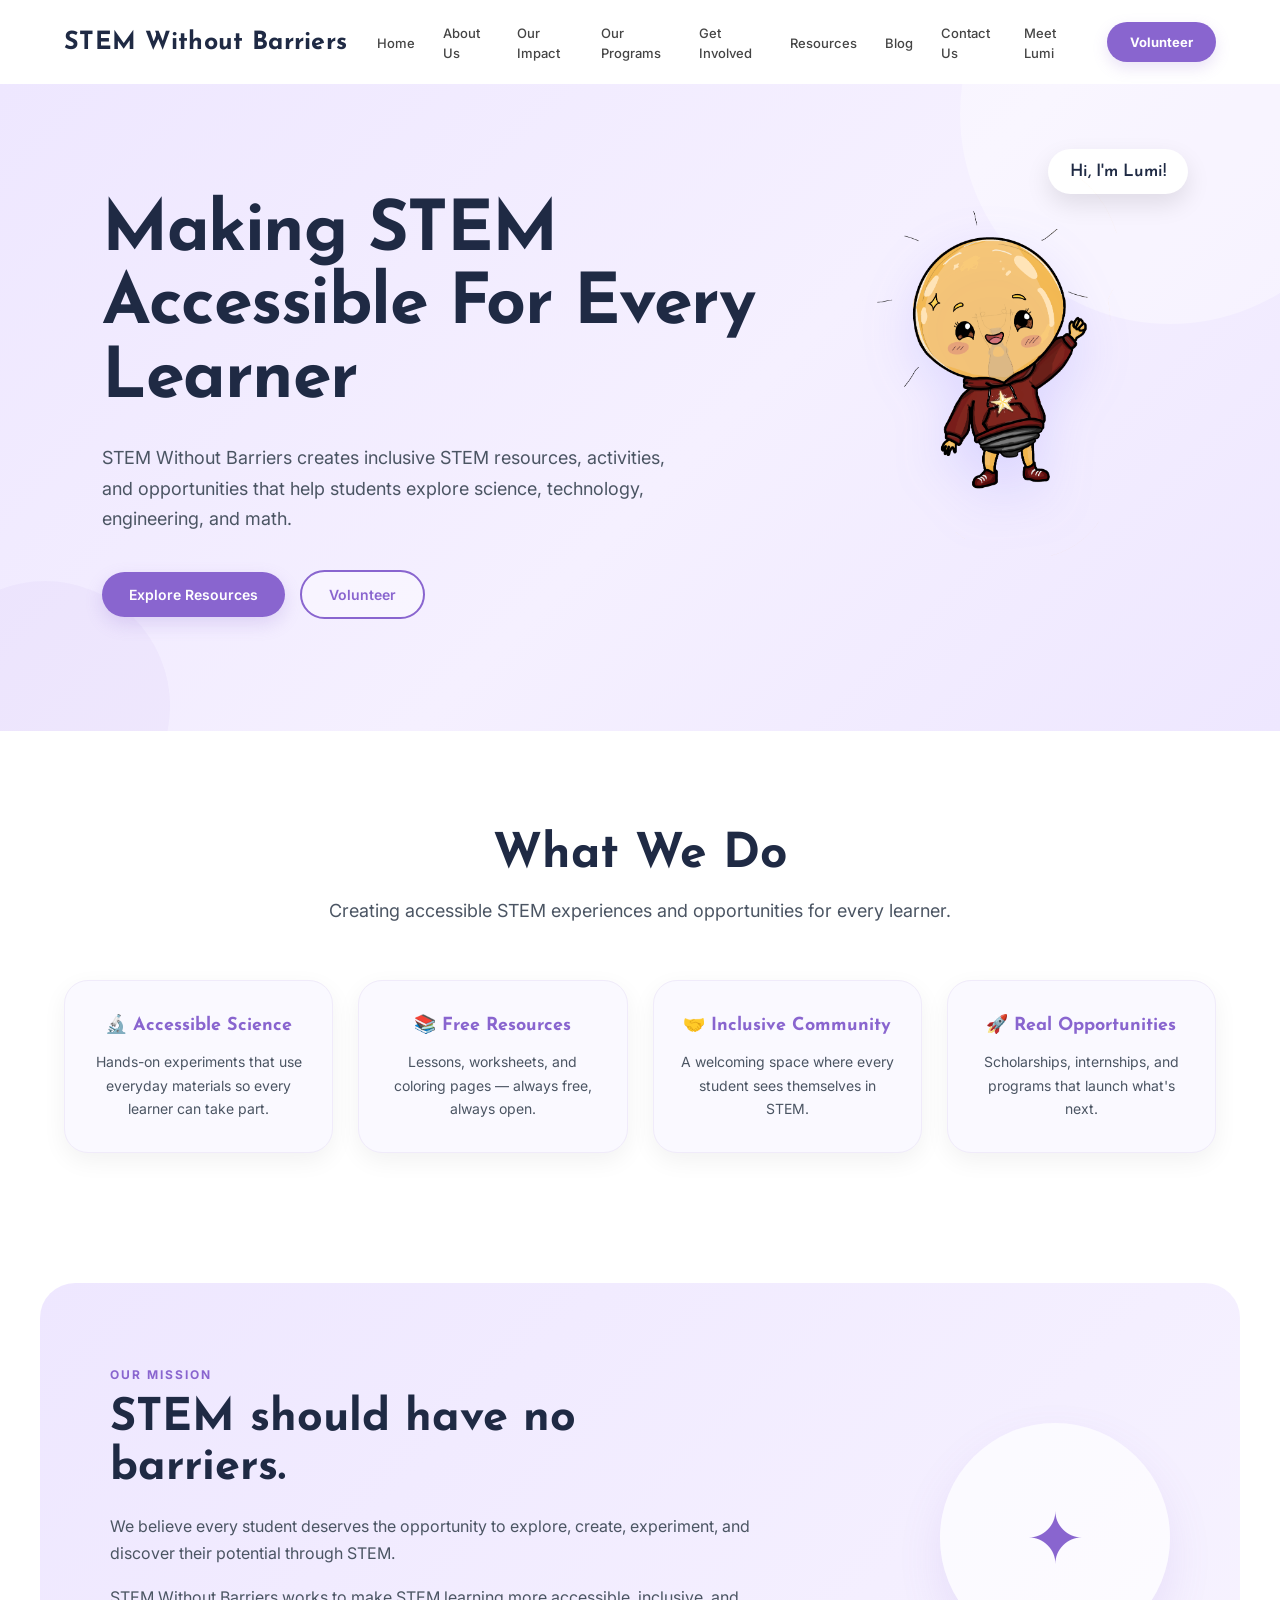
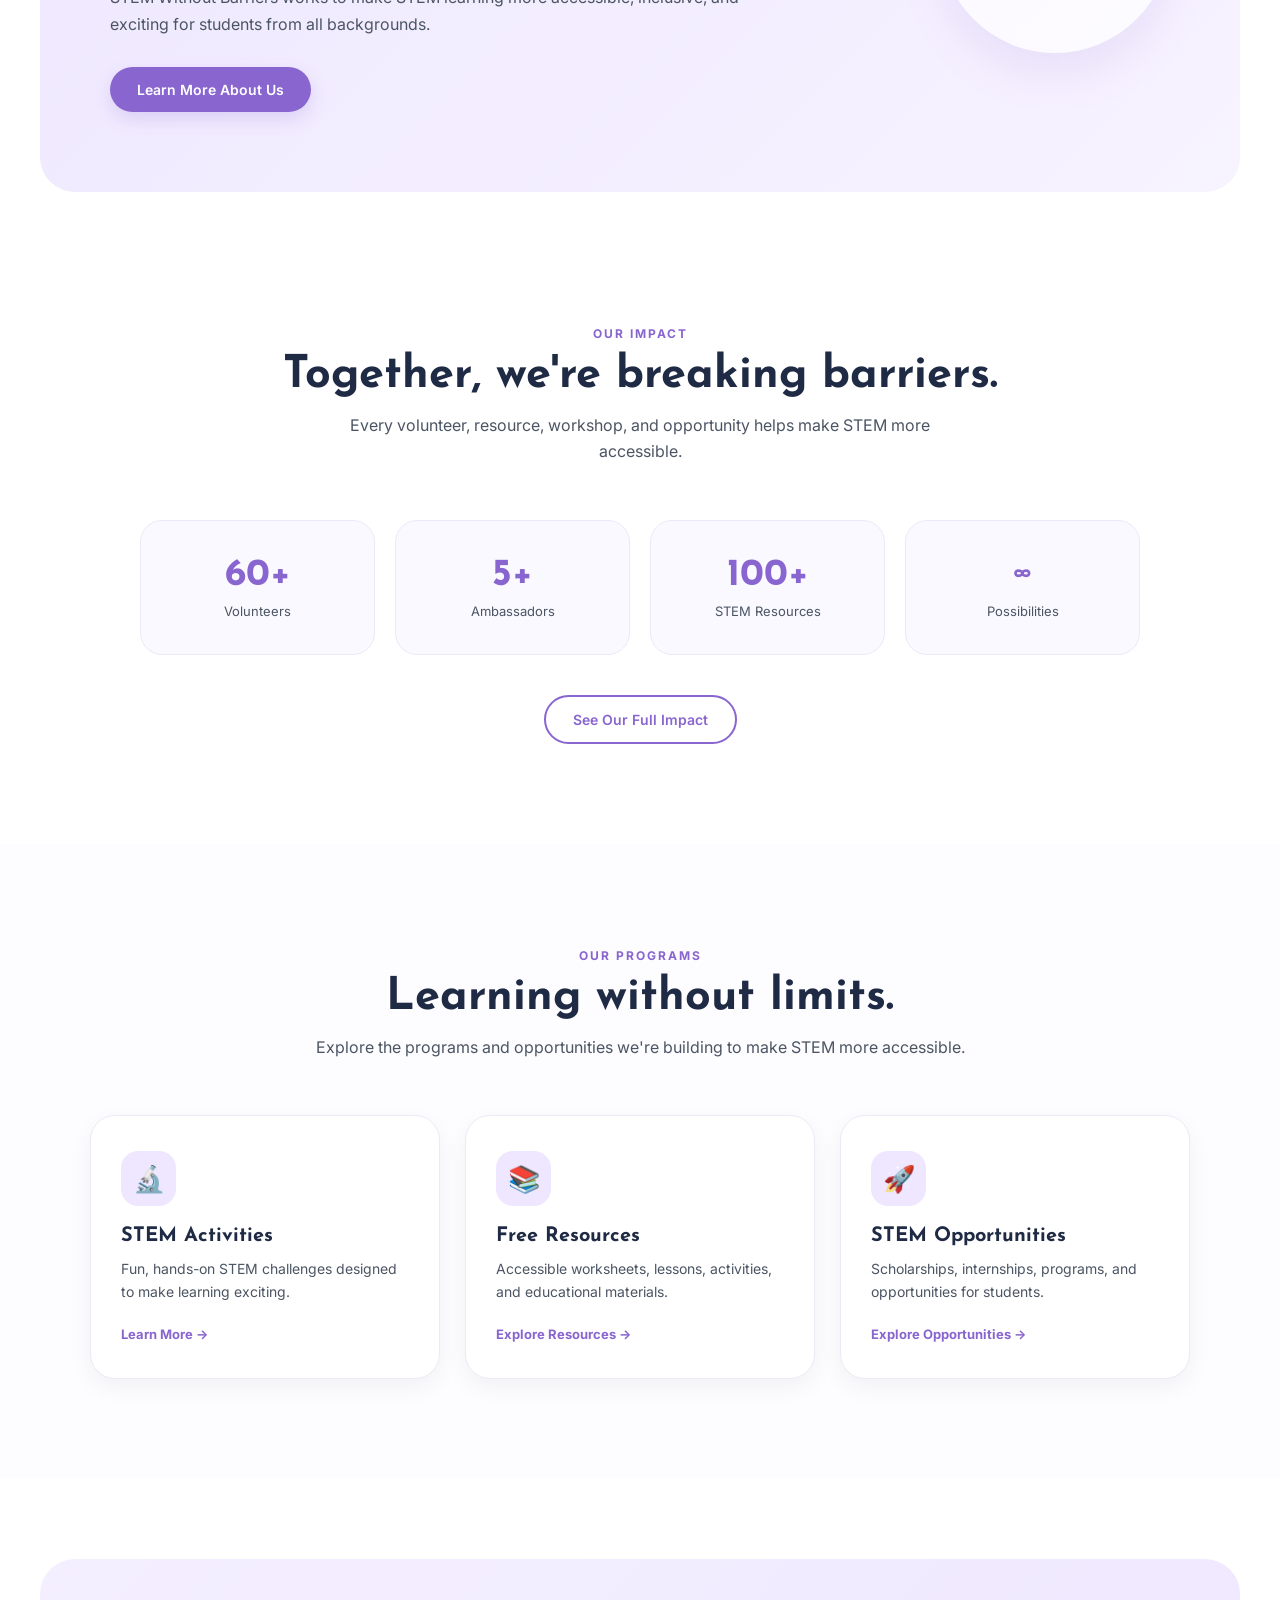
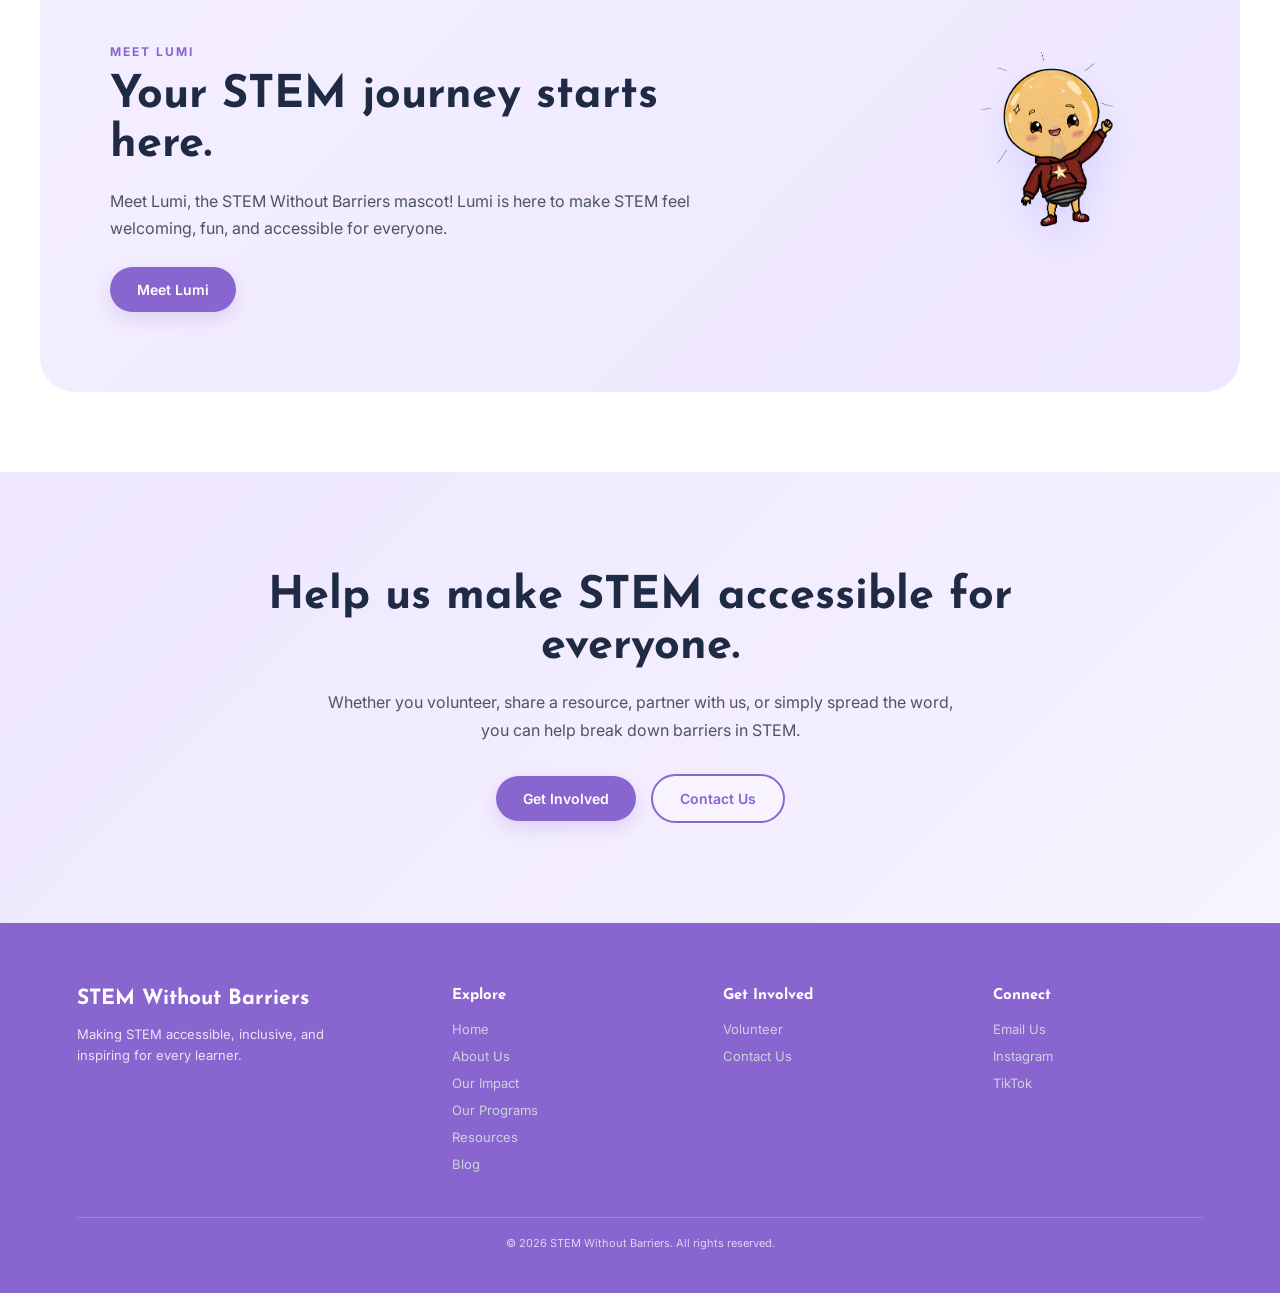
==== index.html @ b95d018b "Integrate Google Analytics tracking script Added Google Analytics tracking script to the head sectio" ====
<!DOCTYPE html>
<html lang="en">

<head>
    <!-- Google Analytics -->
<script async src="https://www.googletagmanager.com/gtag/js?id=G-EX8MQ5KKEY"></script>
<script>
    window.dataLayer = window.dataLayer || [];

    function gtag() {
        dataLayer.push(arguments);
    }

    gtag('js', new Date());

    gtag('config', 'G-EX8MQ5KKEY');
</script>

    <meta charset="UTF-8">

    <meta name="viewport" content="width=device-width, initial-scale=1.0">

    <title>STEM Without Barriers</title>


    <!-- Google Fonts -->

    <link rel="preconnect" href="https://fonts.googleapis.com">

    <link rel="preconnect" href="https://fonts.gstatic.com" crossorigin>

    <link
        href="https://fonts.googleapis.com/css2?family=Inter:wght@400;500;600;700&family=Josefin+Sans:wght@400;500;600;700&display=swap"
        rel="stylesheet"
    >


    <!-- CSS -->

    <link rel="stylesheet" href="style.css">

</head>


<body>


    <!-- =========================
         NAVIGATION
    ========================== -->

    <header>

        <nav class="navbar">


            <!-- Logo -->

            <div class="logo">
                STEM Without Barriers
            </div>


            <!-- Navigation Links -->

            <ul class="nav-links">

                <li>
                    <a href="index.html">
                        Home
                    </a>
                </li>

                <li>
                    <a href="about.html">
                        About Us
                    </a>
                </li>

                <li>
                    <a href="impact.html">
                        Our Impact
                    </a>
                </li>

                <li>
                    <a href="programs.html">
                        Our Programs
                    </a>
                </li>

                <li>
                    <a href="involved.html">
                        Get Involved
                    </a>
                </li>

                <li>
                    <a href="resources.html">
                        Resources
                    </a>
                </li>

                <li>
                    <a href="blog.html">
                        Blog
                    </a>
                </li>

                <li>
                    <a href="contact.html">
                        Contact Us
                    </a>
                </li>

                <li>
                    <a href="lumi.html">
                        Meet Lumi
                    </a>
                </li>

            </ul>


            <!-- Volunteer Button -->

            <a
                class="volunteer-btn"
                href="involved.html"
            >
                Volunteer
              
            </a>


        </nav>

    </header>



    <!-- =========================
         HERO SECTION
    ========================== -->

    <main>


        <section class="hero">


            <!-- Hero Text -->

            <div class="hero-content">


                <h1>
                    Making STEM Accessible
                    For Every Learner
                </h1>


                <p>
                    STEM Without Barriers creates inclusive
                    STEM resources, activities, and opportunities
                    that help students explore science,
                    technology, engineering, and math.
                </p>
            

                <!-- Hero Buttons -->

                <div class="hero-buttons">


                    <a
                        href="resources.html"
                        class="primary-btn"
                    >
                        Explore Resources
                    </a>


                    <a
                        href="involved.html"
                        class="secondary-btn"
                    >
                        Volunteer
                    </a>


                </div>


            </div>



            <!-- Lumi -->

            <div class="hero-image">


                <div class="speech-bubble">
                    Hi, I'm Lumi!
                </div>


                <img
                    src="images/lumi.png"
                    alt="Lumi, the STEM Without Barriers mascot"
                >


            </div>


        </section>



        <!-- =========================
             WHAT WE DO
        ========================== -->

        <section class="accessible">


            <h2>
                What We Do
            </h2>


            <p class="section-intro">
                Creating accessible STEM experiences
                and opportunities for every learner.
            </p>



            <div class="feature-cards">


                <!-- Card 1 -->

                <div class="card">

                    <h3>
                        🔬 Accessible Science
                    </h3>

                    <p>
                        Hands-on experiments that use
                        everyday materials so every learner
                        can take part.
                    </p>

                </div>



                <!-- Card 2 -->

                <div class="card">

                    <h3>
                        📚 Free Resources
                    </h3>

                    <p>
                        Lessons, worksheets, and coloring
                        pages — always free, always open.
                    </p>

                </div>



                <!-- Card 3 -->

                <div class="card">

                    <h3>
                        🤝 Inclusive Community
                    </h3>

                    <p>
                        A welcoming space where every
                        student sees themselves in STEM.
                    </p>

                </div>



                <!-- Card 4 -->

                <div class="card">

                    <h3>
                        🚀 Real Opportunities
                    </h3>

                    <p>
                        Scholarships, internships, and
                        programs that launch what's next.
                    </p>

                </div>


            </div>


        </section>



        <!-- =========================
             MISSION SECTION
        ========================== -->

        <section class="mission-section">


            <div class="mission-content">


                <span class="section-label">
                    OUR MISSION
                </span>


                <h2>
                    STEM should have
                    no barriers.
                </h2>


                <p>
                    We believe every student deserves the
                    opportunity to explore, create, experiment,
                    and discover their potential through STEM.
                </p>


                <p>
                    STEM Without Barriers works to make STEM
                    learning more accessible, inclusive, and
                    exciting for students from all backgrounds.
                </p>


                <a
                    href="about.html"
                    class="primary-btn"
                >
                    Learn More About Us
                </a>


            </div>


            <div class="mission-decoration">

                <div class="mission-circle">
                    ✦
                </div>

            </div>


        </section>



        <!-- =========================
             IMPACT PREVIEW
        ========================== -->

        <section class="impact-preview">


            <div class="impact-heading">

                <span class="section-label">
                    OUR IMPACT
                </span>

                <h2>
                    Together, we're
                    breaking barriers.
                </h2>

                <p>
                    Every volunteer, resource, workshop,
                    and opportunity helps make STEM more
                    accessible.
                </p>

            </div>



            <div class="impact-stats">


                <div class="stat-card">

                    <h3>
                        60+
                    </h3>

                    <p>
                        Volunteers
                    </p>

                </div>


                <div class="stat-card">

                    <h3>
                        5+
                    </h3>

                    <p>
                        Ambassadors
                    </p>

                </div>


                <div class="stat-card">

                    <h3>
                        100+
                    </h3>

                    <p>
                        STEM Resources
                    </p>

                </div>


                <div class="stat-card">

                    <h3>
                        ∞
                    </h3>

                    <p>
                        Possibilities
                    </p>

                </div>


            </div>


            <a
                href="impact.html"
                class="secondary-btn impact-button"
            >
                See Our Full Impact
            </a>


        </section>



        <!-- =========================
             PROGRAMS PREVIEW
        ========================== -->

        <section class="programs-preview">


            <div class="programs-heading">

                <span class="section-label">
                    OUR PROGRAMS
                </span>

                <h2>
                    Learning without limits.
                </h2>

                <p>
                    Explore the programs and opportunities
                    we're building to make STEM more accessible.
                </p>

            </div>



            <div class="program-cards">


                <div class="program-card">

                    <div class="program-icon">
                        🔬
                    </div>

                    <h3>
                        STEM Activities
                    </h3>

                    <p>
                        Fun, hands-on STEM challenges
                        designed to make learning exciting.
                    </p>

                    <a href="programs.html">
                        Learn More →
                    </a>

                </div>



                <div class="program-card">

                    <div class="program-icon">
                        📚
                    </div>

                    <h3>
                        Free Resources
                    </h3>

                    <p>
                        Accessible worksheets, lessons,
                        activities, and educational materials.
                    </p>

                    <a href="resources.html">
                        Explore Resources →
                    </a>

                </div>



                <div class="program-card">

                    <div class="program-icon">
                        🚀
                    </div>

                    <h3>
                        STEM Opportunities
                    </h3>

                    <p>
                        Scholarships, internships, programs,
                        and opportunities for students.
                    </p>

                    <a href="programs.html">
                        Explore Opportunities →
                    </a>

                </div>


            </div>


        </section>



        <!-- =========================
             LUMI CTA
        ========================== -->

        <section class="lumi-section">


            <div class="lumi-content">


                <span class="section-label">
                    MEET LUMI
                </span>


                <h2>
                    Your STEM journey
                    starts here.
                </h2>


                <p>
                    Meet Lumi, the STEM Without Barriers
                    mascot! Lumi is here to make STEM feel
                    welcoming, fun, and accessible for everyone.
                </p>


                <a
                    href="lumi.html"
                    class="primary-btn"
                >
                    Meet Lumi
                </a>


            </div>


            <div class="lumi-small">

                <img
                    src="images/lumi.png"
                    alt="Lumi"
                >

            </div>


        </section>



        <!-- =========================
             FINAL CTA
        ========================== -->

        <section class="final-cta">


            <h2>
                Help us make STEM
                accessible for everyone.
            </h2>


            <p>
                Whether you volunteer, share a resource,
                partner with us, or simply spread the word,
                you can help break down barriers in STEM.
            </p>


            <div class="hero-buttons">


                <a
                    href="involved.html"
                    class="primary-btn"
                >
                    Get Involved
                </a>


                <a
                    href="contact.html"
                    class="secondary-btn"
                >
                    Contact Us
                </a>


            </div>


        </section>


    </main>



    <!-- =========================
         FOOTER
    ========================== -->

    <footer class="footer">


        <div class="footer-inner">


            <!-- Footer Brand -->

            <div class="footer-brand">

                <h3>
                    STEM Without Barriers
                </h3>

                <p>
                    Making STEM accessible, inclusive,
                    and inspiring for every learner.
                </p>

            </div>



            <div class="footer-column">

            <h4>
                Explore
            </h4>

            <a href="index.html">
                Home
            </a>

            <a href="about.html">
                About Us
            </a>

            <a href="impact.html">
                Our Impact
            </a>

            <a href="programs.html">
                Our Programs
            </a>

            <a href="resources.html">
                Resources
            </a>

            <a href="blog.html">
                Blog
            </a>

        </div>



        <div class="footer-column">

            <h4>
                Get Involved
            </h4>

            <a href="involved.html">
                Volunteer
            </a>


            <a href="contact.html">
                Contact Us
            </a>

        </div>


<div class="footer-column">

                <h4>
                    Connect
                </h4>

                <a href="mailto:infostemwithoutbarriers@gmail.com">
                    Email Us
                </a>

                <a href="https://www.instagram.com/stemwithoutbarriers?utm_source=ig_web_button_share_sheet&igsh=ZDNlZDc0MzIxNw==">
                    Instagram
                </a>

                <a href="https://www.tiktok.com/@stem.without.barriers?is_from_webapp=1&sender_device=pc">
                    TikTok
                </a>

            </div>

    </div>


        </div>



        <!-- Footer Bottom -->

        <div class="footer-bottom">

            <p>
                © 2026 STEM Without Barriers.
                All rights reserved.
            </p>

        </div>


    </footer>


</body>

</html>
---- style.css ----
/* =========================================================
   STEM WITHOUT BARRIERS
   MAIN WEBSITE STYLES
   ========================================================= */


/* =========================================================
   GLOBAL
   ========================================================= */

* {
    margin: 0;
    padding: 0;
    box-sizing: border-box;
}

html {
    scroll-behavior: smooth;
}

body {
    font-family: "Inter", sans-serif;
    background: #ffffff;
    color: #1f2937;
    overflow-x: hidden;
}

h1,
h2,
h3,
h4,
.logo {
    font-family: "Josefin Sans", sans-serif;
}

a {
    transition: all 0.25s ease;
}

img {
    max-width: 100%;
    display: block;
}


/* =========================================================
   NAVIGATION
   ========================================================= */

header {
    width: 100%;
    background: #ffffff;
    position: relative;
    z-index: 100;
}

.navbar {
    width: 90%;
    max-width: 1300px;
    margin: 0 auto;
    padding: 22px 0;

    display: flex;
    justify-content: space-between;
    align-items: center;
    gap: 30px;
}


/* LOGO */

.logo {
    font-size: 25px;
    font-weight: 700;
    color: #1f2a44;
    letter-spacing: 0.3px;
    white-space: nowrap;
    text-decoration: none;
}


/* NAVIGATION LINKS */

.nav-links {
    display: flex;
    align-items: center;
    justify-content: center;
    gap: 28px;

    list-style: none;
    margin-left: auto;
}

.nav-links a {
    position: relative;

    text-decoration: none;
    color: #444;

    font-size: 13px;
    font-weight: 500;
}

.nav-links a::after {
    content: "";

    position: absolute;
    left: 0;
    bottom: -6px;

    width: 0;
    height: 2px;

    border-radius: 5px;

    background: #8965cf;

    transition: width 0.25s ease;
}

.nav-links a:hover {
    color: #8965cf;
}

.nav-links a:hover::after {
    width: 100%;
}


/* VOLUNTEER BUTTON */

.volunteer-btn {
    background: #8965cf;
    color: white;

    text-decoration: none;

    padding: 12px 23px;
    border-radius: 999px;

    font-size: 13px;
    font-weight: 700;

    white-space: nowrap;

    box-shadow:
        0 6px 15px rgba(137, 101, 207, 0.18);
}

.volunteer-btn:hover {
    background: #7650b8;

    transform: translateY(-2px);

    box-shadow:
        0 9px 20px rgba(137, 101, 207, 0.25);
}


/* =========================================================
   HERO
   ========================================================= */

.hero {
    width: 100%;
    min-height: 610px;

    padding: 90px 8%;

    display: flex;
    justify-content: space-between;
    align-items: center;

    gap: 70px;

    background:
        linear-gradient(
            135deg,
            #eee7ff 0%,
            #f5f0ff 55%,
            #eee7ff 100%
        );

    position: relative;
    overflow: hidden;
}

.hero::before {
    content: "";

    position: absolute;

    width: 420px;
    height: 420px;

    border-radius: 50%;

    background: rgba(255, 255, 255, 0.35);

    top: -180px;
    right: -100px;
}

.hero::after {
    content: "";

    position: absolute;

    width: 250px;
    height: 250px;

    border-radius: 50%;

    background: rgba(137, 101, 207, 0.05);

    bottom: -100px;
    left: -80px;
}


/* HERO TEXT */

.hero-content {
    max-width: 650px;
    position: relative;
    z-index: 2;
}

.hero h1 {
    font-size: clamp(48px, 5.5vw, 70px);
    line-height: 1.05;

    letter-spacing: -1.5px;

    color: #1f2a44;
}

.hero p {
    margin-top: 27px;

    max-width: 590px;

    font-size: 18px;
    line-height: 1.7;

    color: #4b5563;
}


/* HERO BUTTONS */

.hero-buttons {
    margin-top: 35px;

    display: flex;
    align-items: center;

    gap: 15px;
}

.primary-btn,
.secondary-btn {
    display: inline-flex;

    align-items: center;
    justify-content: center;

    padding: 14px 27px;

    border-radius: 999px;

    text-decoration: none;

    font-size: 14px;
    font-weight: 600;
}

.primary-btn {
    background: #8965cf;
    color: white;

    box-shadow:
        0 7px 18px rgba(137, 101, 207, 0.2);
}

.primary-btn:hover {
    background: #7650b8;

    transform: translateY(-3px);

    box-shadow:
        0 10px 23px rgba(137, 101, 207, 0.28);
}

.secondary-btn {
    border: 2px solid #8965cf;

    color: #8965cf;

    background: rgba(255, 255, 255, 0.35);
}

.secondary-btn:hover {
    background: #8965cf;

    color: white;

    transform: translateY(-3px);
}


/* =========================================================
   HERO LUMI
   ========================================================= */

.hero-image {
    position: relative;
    z-index: 2;

    display: flex;

    justify-content: center;
    align-items: center;

    min-width: 350px;
}

.hero-image img {
    width: 350px;
    height: auto;

    animation:
        float 4s ease-in-out infinite;

    filter:
        drop-shadow(
            0 18px 25px rgba(108, 99, 255, 0.18)
        );
}

@keyframes float {

    0% {
        transform: translateY(0);
    }

    50% {
        transform: translateY(-15px);
    }

    100% {
        transform: translateY(0);
    }
}


/* SPEECH BUBBLE */

.speech-bubble {
    position: absolute;

    top: -25px;
    right: -10px;

    padding: 14px 22px;

    background: white;

    border-radius: 30px;

    font-family: "Josefin Sans", sans-serif;

    font-size: 17px;
    font-weight: 600;

    color: #1f2a44;

    box-shadow:
        0 10px 25px rgba(0, 0, 0, 0.10);

    animation:
        bubbleFloat 4s ease-in-out infinite;
}

@keyframes bubbleFloat {

    0% {
        transform: translateY(0);
    }

    50% {
        transform: translateY(-7px);
    }

    100% {
        transform: translateY(0);
    }
}


/* =========================================================
   SECTION LABEL
   ========================================================= */

.section-label {
    display: inline-block;

    margin-bottom: 12px;

    color: #8965cf;

    font-size: 12px;
    font-weight: 700;

    letter-spacing: 2px;
}


/* =========================================================
   WHAT WE DO
   ========================================================= */

.accessible {
    padding: 100px 5%;

    background: white;

    text-align: center;
}

.accessible h2 {
    font-size: 48px;

    color: #1f2a44;
}

.section-intro {
    max-width: 700px;

    margin: 18px auto 55px;

    font-size: 18px;
    line-height: 1.6;

    color: #4b5563;
}

.feature-cards {
    max-width: 1250px;

    margin: 0 auto;

    display: grid;

    grid-template-columns:
        repeat(4, 1fr);

    gap: 25px;
}

.card {
    padding: 32px 27px;

    border-radius: 24px;

    background: #faf9ff;

    border: 1px solid #f0ebfa;

    box-shadow:
        0 8px 25px rgba(0, 0, 0, 0.055);

    transition:
        transform 0.25s ease,
        box-shadow 0.25s ease;
}

.card:hover {
    transform: translateY(-8px);

    box-shadow:
        0 18px 35px rgba(0, 0, 0, 0.09);
}

.card h3 {
    margin-bottom: 15px;

    color: #8965cf;

    font-size: 18px;
}

.card p {
    color: #4b5563;

    font-size: 14px;
    line-height: 1.65;
}


/* =========================================================
   MISSION SECTION
   ========================================================= */

.mission-section {
    max-width: 1200px;

    margin: 30px auto;

    padding: 80px 70px;

    border-radius: 35px;

    background:
        linear-gradient(
            135deg,
            #eee7ff,
            #f7f3ff
        );

    display: flex;

    align-items: center;
    justify-content: space-between;

    gap: 60px;
}

.mission-content {
    max-width: 650px;
}

.mission-content h2 {
    margin-bottom: 20px;

    font-size: 45px;
    line-height: 1.1;

    color: #1f2a44;
}

.mission-content p {
    margin-bottom: 17px;

    font-size: 16px;
    line-height: 1.7;

    color: #4b5563;
}

.mission-content .primary-btn {
    margin-top: 12px;
}

.mission-decoration {
    display: flex;

    justify-content: center;
    align-items: center;
}

.mission-circle {
    width: 230px;
    height: 230px;

    border-radius: 50%;

    display: flex;

    align-items: center;
    justify-content: center;

    background: rgba(255, 255, 255, 0.7);

    color: #8965cf;

    font-size: 70px;

    box-shadow:
        0 20px 45px rgba(137, 101, 207, 0.12);

    animation:
        float 4s ease-in-out infinite;
}


/* =========================================================
   IMPACT PREVIEW
   ========================================================= */

.impact-preview {
    padding: 100px 6%;

    text-align: center;

    background: white;
}

.impact-heading h2 {
    margin-bottom: 15px;

    font-size: 45px;

    color: #1f2a44;
}

.impact-heading p {
    max-width: 650px;

    margin: 0 auto;

    font-size: 16px;
    line-height: 1.6;

    color: #4b5563;
}

.impact-stats {
    max-width: 1000px;

    margin: 55px auto 35px;

    display: grid;

    grid-template-columns:
        repeat(4, 1fr);

    gap: 20px;
}

.stat-card {
    padding: 35px 20px;

    border-radius: 22px;

    background: #faf9ff;

    border: 1px solid #eee8f8;
}

.stat-card h3 {
    margin-bottom: 8px;

    font-size: 38px;

    color: #8965cf;
}

.stat-card p {
    font-size: 13px;

    color: #4b5563;
}

.impact-button {
    margin-top: 5px;
}


/* =========================================================
   PROGRAMS PREVIEW
   ========================================================= */

.programs-preview {
    padding: 100px 6%;

    background: #fdfcff;

    text-align: center;
}

.programs-heading h2 {
    margin-bottom: 15px;

    font-size: 45px;

    color: #1f2a44;
}

.programs-heading p {
    max-width: 650px;

    margin: 0 auto;

    font-size: 16px;
    line-height: 1.6;

    color: #4b5563;
}

.program-cards {
    max-width: 1100px;

    margin: 55px auto 0;

    display: grid;

    grid-template-columns:
        repeat(3, 1fr);

    gap: 25px;
}

.program-card {
    padding: 35px 30px;

    text-align: left;

    border-radius: 25px;

    background: white;

    border: 1px solid #eee9f5;

    box-shadow:
        0 8px 25px rgba(0, 0, 0, 0.05);

    transition:
        transform 0.25s ease,
        box-shadow 0.25s ease;
}

.program-card:hover {
    transform: translateY(-7px);

    box-shadow:
        0 15px 35px rgba(0, 0, 0, 0.09);
}

.program-icon {
    width: 55px;
    height: 55px;

    margin-bottom: 20px;

    display: flex;

    align-items: center;
    justify-content: center;

    border-radius: 17px;

    background: #eee7ff;

    font-size: 26px;
}

.program-card h3 {
    margin-bottom: 12px;

    font-size: 20px;

    color: #1f2a44;
}

.program-card p {
    margin-bottom: 20px;

    font-size: 14px;
    line-height: 1.6;

    color: #4b5563;
}

.program-card a {
    color: #8965cf;

    text-decoration: none;

    font-size: 13px;
    font-weight: 700;
}

.program-card a:hover {
    color: #6845a6;

    padding-left: 3px;
}


/* =========================================================
   LUMI SECTION
   ========================================================= */

.lumi-section {
    max-width: 1200px;

    margin: 80px auto;

    padding: 70px;

    border-radius: 35px;

    background:
        linear-gradient(
            135deg,
            #f4efff,
            #eee7ff
        );

    display: flex;

    align-items: center;
    justify-content: space-between;

    gap: 60px;
}

.lumi-content {
    max-width: 650px;
}

.lumi-content h2 {
    margin-bottom: 18px;

    font-size: 45px;
    line-height: 1.1;

    color: #1f2a44;
}

.lumi-content p {
    margin-bottom: 25px;

    font-size: 16px;
    line-height: 1.7;

    color: #4b5563;
}

.lumi-small img {
    width: 220px;

    animation:
        float 4s ease-in-out infinite;

    filter:
        drop-shadow(
            0 15px 20px rgba(108, 99, 255, 0.18)
        );
}


/* =========================================================
   FINAL CTA
   ========================================================= */

.final-cta {
    padding: 100px 7%;

    text-align: center;

    background:
        linear-gradient(
            135deg,
            #eee7ff,
            #f7f3ff
        );
}

.final-cta h2 {
    max-width: 750px;

    margin: 0 auto 18px;

    font-size: 45px;
    line-height: 1.1;

    color: #1f2a44;
}

.final-cta p {
    max-width: 650px;

    margin: 0 auto;

    font-size: 16px;
    line-height: 1.7;

    color: #4b5563;
}

.final-cta .hero-buttons {
    justify-content: center;

    margin-top: 30px;
}


/* =========================================================
   FOOTER
   ========================================================= */

.footer {
    padding: 65px 6% 25px;

    background: #8965cf;

    color: white;
}

.footer-inner {
    max-width: 1200px;

    margin: 0 auto;

    display: grid;

    grid-template-columns:
        1.5fr
        1fr
        1fr
        1fr;

    gap: 60px;
}

.footer-brand h3 {
    margin-bottom: 15px;

    font-size: 21px;

    color: white;
}

.footer-brand p {
    max-width: 280px;

    font-size: 13px;
    line-height: 1.6;

    color: #cdd2df;
}

.footer-column {
    display: flex;

    flex-direction: column;

    align-items: flex-start;

    gap: 11px;
}

.footer-column h4 {
    margin-bottom: 7px;

    font-size: 15px;

    color: white;
}

.footer-column a {
    color: #cdd2df;

    text-decoration: none;

    font-size: 13px;
}

.footer-column a:hover {
    color: white;

    transform: translateX(3px);
}

.footer-bottom {
    max-width: 1200px;

    margin: 45px auto 0;

    padding-top: 20px;

    border-top:
        1px solid rgba(255, 255, 255, 0.12);

    text-align: center;
}

.footer-bottom p {
    font-size: 12px;

    color: #b69be8;
}


/* =========================================================
   CONTACT PAGE
   ========================================================= */

.contact-hero {
    background: #eee7ff;

    padding: 90px 5%;

    text-align: center;
}

.contact-hero h1 {
    font-size: 60px;

    color: #1f2a44;
}

.heart {
    color: #8965cf;

    font-size: 35px;

    margin: 15px;
}

.contact-hero h2 {
    font-size: 28px;

    color: #4b5563;
}

.contact-section {
    padding: 80px 8%;

    display: flex;

    justify-content: center;

    gap: 40px;

    flex-wrap: wrap;
}

.contact-form-card,
.contact-info-card {
    background: white;

    width: 450px;

    padding: 40px;

    border-radius: 30px;

    box-shadow:
        0 10px 30px rgba(0, 0, 0, 0.08);
}

.contact-form-card h2,
.contact-info-card h2 {
    font-family: "Josefin Sans", sans-serif;

    font-size: 32px;

    color: #1f2a44;

    margin-bottom: 25px;
}

form {
    display: flex;

    flex-direction: column;

    gap: 15px;
}

input,
textarea {
    padding: 15px;

    border-radius: 15px;

    border: 1px solid #ddd;

    font-family: "Inter", sans-serif;

    outline: none;
}

input:focus,
textarea:focus {
    border-color: #8965cf;

    box-shadow:
        0 0 0 3px rgba(137, 101, 207, 0.1);
}

textarea {
    height: 140px;

    resize: vertical;
}

button {
    background: #8965cf;

    color: white;

    border: none;

    padding: 15px;

    border-radius: 999px;

    font-weight: bold;

    cursor: pointer;
}

button:hover {
    background: #7650b8;
}

.contact-info-card p {
    margin: 20px 0;

    color: #4b5563;

    line-height: 1.6;
}

.contact-info-card a {
    color: #8965cf;

    text-decoration: none;
}

.form-note {
    margin-top: 20px;

    font-size: 14px;

    color: #666;
}


/* =========================================================
   ABOUT US PAGE
   ========================================================= */


/* ABOUT HERO */

.about-hero {
    min-height: 520px;

    padding: 85px 8%;

    display: flex;

    align-items: center;

    justify-content: space-between;

    gap: 70px;

    background:
        linear-gradient(
            135deg,
            #eee7ff,
            #f7f3ff
        );

    overflow: hidden;

    position: relative;
}

.about-hero-content {
    max-width: 700px;

    position: relative;

    z-index: 2;
}

.about-hero h1 {
    margin-top: 8px;

    font-size:
        clamp(48px, 5vw, 65px);

    line-height: 1.05;

    color: #1f2a44;

    letter-spacing: -1px;
}

.about-hero p {
    max-width: 600px;

    margin-top: 25px;

    font-size: 18px;

    line-height: 1.7;

    color: #4b5563;
}


/* ABOUT LUMI */

.about-hero-decoration {
    position: relative;

    z-index: 2;
}

.about-lumi-circle {
    width: 350px;
    height: 350px;

    border-radius: 50%;

    background:
        rgba(255, 255, 255, 0.65);

    display: flex;

    align-items: center;
    justify-content: center;

    box-shadow:
        0 25px 55px rgba(137, 101, 207, 0.12);
}

.about-lumi-circle img {
    width: 270px;

    animation:
        float 4s ease-in-out infinite;
}


/* ABOUT MISSION */

.about-mission {
    max-width: 1200px;

    margin: 90px auto;

    padding: 0 40px;

    display: grid;

    grid-template-columns:
        1.4fr
        0.8fr;

    align-items: center;

    gap: 70px;
}

.about-mission-content h2 {
    margin-bottom: 22px;

    font-size: 48px;

    line-height: 1.05;

    color: #1f2a44;
}

.about-mission-content p {
    max-width: 650px;

    margin-bottom: 17px;

    font-size: 16px;

    line-height: 1.75;

    color: #4b5563;
}

.about-mission-card {
    padding: 40px 35px;

    border-radius: 28px;

    background: #faf9ff;

    border: 1px solid #eee8f8;

    box-shadow:
        0 15px 35px rgba(0, 0, 0, 0.06);

    text-align: center;
}

.mission-icon {
    width: 70px;
    height: 70px;

    margin: 0 auto 20px;

    border-radius: 22px;

    background: #eee7ff;

    display: flex;

    align-items: center;
    justify-content: center;

    font-size: 34px;
}

.about-mission-card h3 {
    margin-bottom: 12px;

    font-size: 22px;

    color: #1f2a44;
}

.about-mission-card p {
    font-size: 14px;

    line-height: 1.65;

    color: #4b5563;
}


/* OUR STORY */

.about-story {
    max-width: 1200px;

    margin: 100px auto;

    padding: 0 40px;

    display: grid;

    grid-template-columns:
        0.8fr
        1.2fr;

    align-items: center;

    gap: 80px;
}

.story-image {
    display: flex;

    justify-content: center;

    align-items: center;
}

.story-lumi {
    width: 330px;
    height: 330px;

    border-radius: 50%;

    background:
        linear-gradient(
            135deg,
            #eee7ff,
            #f7f3ff
        );

    display: flex;

    align-items: center;

    justify-content: center;
}

.story-lumi img {
    width: 250px;

    animation:
        float 4s ease-in-out infinite;
}

.story-content h2 {
    margin-bottom: 22px;

    font-size: 45px;

    line-height: 1.08;

    color: #1f2a44;
}

.story-content p {
    margin-bottom: 17px;

    font-size: 15px;

    line-height: 1.75;

    color: #4b5563;
}


/* VALUES */

.values-section {
    padding: 100px 6%;

    background: #fdfcff;

    text-align: center;
}

.values-heading {
    max-width: 700px;

    margin: 0 auto 55px;
}

.values-heading h2 {
    margin-bottom: 15px;

    font-size: 45px;

    color: #1f2a44;
}

.values-heading p {
    font-size: 16px;

    line-height: 1.6;

    color: #4b5563;
}

.values-grid {
    max-width: 1100px;

    margin: 0 auto;

    display: grid;

    grid-template-columns:
        repeat(4, 1fr);

    gap: 25px;
}

.value-card {
    padding: 35px 25px;

    border-radius: 25px;

    background: white;

    border: 1px solid #eee8f5;

    box-shadow:
        0 8px 25px rgba(0, 0, 0, 0.05);

    transition:
        transform 0.25s ease,
        box-shadow 0.25s ease;
}

.value-card:hover {
    transform: translateY(-7px);

    box-shadow:
        0 17px 35px rgba(0, 0, 0, 0.09);
}

.value-icon {
    width: 60px;
    height: 60px;

    margin: 0 auto 20px;

    border-radius: 18px;

    background: #eee7ff;

    display: flex;

    align-items: center;
    justify-content: center;

    font-size: 27px;
}

.value-card h3 {
    margin-bottom: 12px;

    font-size: 20px;

    color: #8965cf;
}

.value-card p {
    font-size: 14px;

    line-height: 1.65;

    color: #4b5563;
}


/* ABOUT LUMI SECTION */

.about-lumi-section {
    max-width: 1200px;

    margin: 90px auto;

    padding: 70px;

    border-radius: 35px;

    background:
        linear-gradient(
            135deg,
            #eee7ff,
            #f6f1ff
        );

    display: flex;

    align-items: center;

    justify-content: space-between;

    gap: 60px;
}

.about-lumi-content {
    max-width: 650px;
}

.about-lumi-content h2 {
    margin-bottom: 20px;

    font-size: 45px;

    line-height: 1.1;

    color: #1f2a44;
}

.about-lumi-content > p {
    margin-bottom: 25px;

    font-size: 16px;

    line-height: 1.7;

    color: #4b5563;
}

.lumi-tip {
    padding: 20px 25px;

    border-radius: 20px;

    background: white;

    border: 1px solid #eee8f5;
}

.lumi-tip strong {
    color: #8965cf;

    font-size: 15px;
}

.lumi-tip p {
    margin-top: 7px;

    font-size: 14px;

    color: #4b5563;
}

.about-lumi-image img {
    width: 230px;

    animation:
        float 4s ease-in-out infinite;

    filter:
        drop-shadow(
            0 15px 20px rgba(108, 99, 255, 0.18)
        );
}


/* ABOUT CTA */

.about-cta {
    padding: 100px 7%;

    background: white;

    text-align: center;
}

.about-cta h2 {
    max-width: 800px;

    margin: 0 auto 20px;

    font-size: 45px;

    line-height: 1.1;

    color: #1f2a44;
}

.about-cta > p {
    max-width: 650px;

    margin: 0 auto;

    font-size: 16px;

    line-height: 1.7;

    color: #4b5563;
}

.about-cta .hero-buttons {
    justify-content: center;

    margin-top: 30px;
}


/* =========================================================
   OUR IMPACT PAGE
   ========================================================= */


/* IMPACT HERO */

.impact-hero {
    min-height: 520px;

    padding: 85px 8%;

    display: flex;

    align-items: center;

    justify-content: space-between;

    gap: 70px;

    background:
        linear-gradient(
            135deg,
            #eee7ff,
            #f7f3ff
        );

    position: relative;

    overflow: hidden;
}

.impact-hero::before {
    content: "";

    position: absolute;

    width: 420px;
    height: 420px;

    border-radius: 50%;

    background:
        rgba(255, 255, 255, 0.4);

    top: -190px;

    right: -100px;
}

.impact-hero::after {
    content: "";

    position: absolute;

    width: 260px;
    height: 260px;

    border-radius: 50%;

    background:
        rgba(137, 101, 207, 0.06);

    bottom: -120px;

    left: -80px;
}

.impact-hero-content {
    max-width: 700px;

    position: relative;

    z-index: 2;
}

.impact-hero h1 {
    margin-top: 8px;

    font-size:
        clamp(48px, 5vw, 68px);

    line-height: 1.05;

    color: #1f2a44;

    letter-spacing: -1px;
}

.impact-hero h1 span {
    color: #8965cf;
}

.impact-hero p {
    max-width: 610px;

    margin-top: 25px;

    font-size: 18px;

    line-height: 1.7;

    color: #4b5563;
}


/* IMPACT LUMI */

.impact-hero-decoration {
    position: relative;

    z-index: 2;

    display: flex;

    align-items: center;

    justify-content: center;
}

.impact-lumi-circle {
    width: 330px;
    height: 330px;

    border-radius: 50%;

    background:
        rgba(255, 255, 255, 0.65);

    display: flex;

    align-items: center;

    justify-content: center;

    box-shadow:
        0 25px 55px rgba(137, 101, 207, 0.12);
}

.impact-lumi-circle img {
    width: 250px;

    animation:
        float 4s ease-in-out infinite;

    filter:
        drop-shadow(
            0 15px 20px rgba(108, 99, 255, 0.18)
        );
}


/* IMPACT STATS */

.impact-stats-section {
    padding: 100px 6%;

    background: white;

    text-align: center;
}

.impact-stats-heading {
    max-width: 700px;

    margin: 0 auto 55px;
}

.impact-stats-heading h2 {
    margin-bottom: 15px;

    font-size: 45px;

    color: #1f2a44;
}

.impact-stats-heading p {
    font-size: 16px;

    line-height: 1.6;

    color: #4b5563;
}

.impact-stat-grid {
    max-width: 1100px;

    margin: 0 auto;

    display: grid;

    grid-template-columns:
        repeat(4, 1fr);

    gap: 22px;
}

.impact-stat-card {
    padding: 35px 20px;

    border-radius: 24px;

    background: #faf9ff;

    border: 1px solid #eee8f8;

    box-shadow:
        0 8px 25px rgba(0, 0, 0, 0.045);

    transition:
        transform 0.25s ease,
        box-shadow 0.25s ease;
}

.impact-stat-card:hover {
    transform: translateY(-7px);

    box-shadow:
        0 17px 35px rgba(0, 0, 0, 0.08);
}

.impact-stat-icon {
    width: 55px;
    height: 55px;

    margin: 0 auto 18px;

    border-radius: 17px;

    background: #eee7ff;

    display: flex;

    align-items: center;
    justify-content: center;

    font-size: 25px;
}

.impact-stat-card h3 {
    margin-bottom: 7px;

    font-size: 38px;

    color: #8965cf;
}

.impact-stat-card p {
    font-size: 13px;

    color: #4b5563;
}


/* GLOBAL IMPACT */

.global-impact {
    padding: 100px 6%;

    background: #fdfcff;
}

.global-impact-heading {
    max-width: 700px;

    margin: 0 auto 45px;

    text-align: center;
}

.global-impact-heading h2 {
    margin-bottom: 15px;

    font-size: 45px;

    color: #1f2a44;
}

.global-impact-heading p {
    font-size: 16px;

    line-height: 1.7;

    color: #4b5563;
}


/* MAP */

.impact-map-wrapper {
    width: 100%;

    max-width: 1200px;

    height: 600px;

    margin: 0 auto;

    border-radius: 32px;

    overflow: hidden;

    position: relative;

    border:
        1px solid #eee8f8;

    box-shadow:
        0 15px 40px rgba(0, 0, 0, 0.07);

    background: #eee7ff;
}

#impact-map {
    width: 100%;

    height: 100%;
}


/* MAP LEGEND */

.impact-map-legend {
    position: absolute;

    z-index: 500;

    left: 22px;

    top: 22px;

    padding: 12px 17px;

    border-radius: 18px;

    background:
        rgba(255, 255, 255, 0.94);

    backdrop-filter:
        blur(10px);

    border:
        1px solid rgba(137, 101, 207, 0.12);

    box-shadow:
        0 8px 25px rgba(0, 0, 0, 0.1);

    display: flex;

    align-items: center;

    gap: 10px;

    font-size: 13px;

    font-weight: 600;

    color: #1f2a44;
}

.impact-map-legend-dot {
    width: 12px;
    height: 12px;

    border-radius: 50%;

    background: #8965cf;

    opacity: 0.65;

    box-shadow:
        0 0 0 5px rgba(137, 101, 207, 0.12);
}

.impact-map-note {
    max-width: 700px;

    margin: 20px auto 0;

    text-align: center;

    color: #6b7280;

    font-size: 13px;

    line-height: 1.6;
}


/* LEAFLET */

.leaflet-control-zoom {
    border: none !important;

    box-shadow:
        0 7px 20px rgba(0, 0, 0, 0.1) !important;
}

.leaflet-control-zoom a {
    color: #8965cf !important;

    border: none !important;
}

.leaflet-control-zoom a:hover {
    background: #eee7ff !important;

    color: #7650b8 !important;
}

.leaflet-popup-content-wrapper {
    border-radius: 16px;

    box-shadow:
        0 12px 30px rgba(0, 0, 0, 0.12);
}

.leaflet-popup-content {
    margin: 14px 17px;

    font-family: "Inter", sans-serif;
}

.impact-popup {
    display: flex;

    flex-direction: column;

    gap: 3px;
}

.impact-popup strong {
    color: #1f2a44;

    font-family:
        "Josefin Sans",
        sans-serif;

    font-size: 16px;
}

.impact-popup span {
    color: #6b7280;

    font-size: 11px;
}


/* IMPACT MESSAGE */

.impact-message {
    max-width: 1200px;

    margin: 90px auto;

    padding: 70px;

    border-radius: 35px;

    background:
        linear-gradient(
            135deg,
            #eee7ff,
            #f7f3ff
        );

    display: flex;

    align-items: center;

    justify-content: space-between;

    gap: 60px;
}

.impact-message-content {
    max-width: 700px;
}

.impact-message-content h2 {
    margin-bottom: 18px;

    font-size: 45px;

    line-height: 1.1;

    color: #1f2a44;
}

.impact-message-content p {
    margin-bottom: 20px;

    font-size: 16px;

    line-height: 1.7;

    color: #4b5563;
}

.impact-message-lumi img {
    width: 220px;

    animation:
        float 4s ease-in-out infinite;

    filter:
        drop-shadow(
            0 15px 20px rgba(108, 99, 255, 0.18)
        );
}


/* =========================================================
   RESPONSIVE — TABLET
   ========================================================= */

@media (max-width: 1100px) {

    .nav-links {
        gap: 17px;
    }

    .nav-links a {
        font-size: 11px;
    }

    .feature-cards {
        grid-template-columns:
            repeat(2, 1fr);
    }

    .mission-section,
    .lumi-section {
        margin-left: 5%;
        margin-right: 5%;

        padding: 60px;
    }

}


/* =========================================================
   RESPONSIVE — ABOUT
   ========================================================= */

@media (max-width: 900px) {

    .about-hero {
        flex-direction: column;

        text-align: center;

        padding:
            70px 7%;
    }

    .about-hero p {
        margin-left: auto;
        margin-right: auto;
    }

    .about-lumi-circle {
        width: 290px;
        height: 290px;
    }

    .about-lumi-circle img {
        width: 220px;
    }

    .about-mission {
        grid-template-columns: 1fr;

        text-align: center;

        padding: 0 7%;

        gap: 40px;
    }

    .about-mission-content p {
        margin-left: auto;
        margin-right: auto;
    }

    .about-story {
        grid-template-columns: 1fr;

        text-align: center;

        padding: 0 7%;

        gap: 50px;
    }

    .story-lumi {
        width: 280px;
        height: 280px;
    }

    .story-lumi img {
        width: 210px;
    }

    .values-grid {
        grid-template-columns:
            repeat(2, 1fr);
    }

    .about-lumi-section {
        margin-left: 5%;
        margin-right: 5%;

        flex-direction: column;

        text-align: center;

        padding: 55px 35px;
    }

    .about-lumi-content {
        max-width: 700px;
    }

    .impact-hero {
        flex-direction: column;

        text-align: center;

        padding:
            70px 7%;
    }

    .impact-hero-content {
        max-width: 700px;
    }

    .impact-hero p {
        margin-left: auto;
        margin-right: auto;
    }

    .impact-lumi-circle {
        width: 290px;
        height: 290px;
    }

    .impact-lumi-circle img {
        width: 220px;
    }

    .impact-stat-grid {
        grid-template-columns:
            repeat(2, 1fr);
    }

    .impact-message {
        margin-left: 5%;
        margin-right: 5%;

        padding: 55px;

        flex-direction: column;

        text-align: center;
    }

    .impact-message-content {
        max-width: 700px;
    }

}


/* =========================================================
   RESPONSIVE — MOBILE
   ========================================================= */

@media (max-width: 800px) {

    /* NAV */

    .navbar {
        flex-wrap: wrap;

        padding: 18px 0;
    }

    .nav-links {
        order: 3;

        width: 100%;

        margin-left: 0;

        justify-content: center;

        flex-wrap: wrap;

        gap: 12px 18px;
    }

    .nav-links a {
        font-size: 11px;
    }


    /* HERO */

    .hero {
        padding:
            75px 7%;

        flex-direction: column;

        text-align: center;

        min-height: auto;
    }

    .hero-content {
        max-width: 700px;
    }

    .hero h1 {
        font-size: 48px;
    }

    .hero p {
        margin-left: auto;
        margin-right: auto;

        font-size: 16px;
    }

    .hero-buttons {
        justify-content: center;
    }

    .hero-image {
        min-width: 0;

        margin-top: 30px;
    }

    .hero-image img {
        width: 270px;
    }

    .speech-bubble {
        right: -20px;
    }


    /* SECTIONS */

    .accessible,
    .impact-preview,
    .programs-preview {
        padding:
            75px 6%;
    }

    .accessible h2,
    .impact-heading h2,
    .programs-heading h2 {
        font-size: 38px;
    }


    /* MISSION */

    .mission-section {
        flex-direction: column;

        text-align: center;

        padding:
            55px 35px;
    }

    .mission-content {
        max-width: 700px;
    }

    .mission-content h2 {
        font-size: 38px;
    }


    /* STATS */

    .impact-stats {
        grid-template-columns:
            repeat(2, 1fr);
    }


    /* PROGRAMS */

    .program-cards {
        grid-template-columns: 1fr;
    }


    /* LUMI */

    .lumi-section {
        flex-direction: column;

        text-align: center;

        padding:
            55px 35px;
    }

    .lumi-content {
        max-width: 700px;
    }

    .lumi-content h2 {
        font-size: 38px;
    }


    /* FOOTER */

    .footer-inner {
        grid-template-columns:
            repeat(2, 1fr);
    }

}


/* =========================================================
   RESPONSIVE — SMALL PHONE
   ========================================================= */

@media (max-width: 600px) {

    .logo {
        font-size: 20px;
    }

    .volunteer-btn {
        padding:
            10px 16px;

        font-size: 11px;
    }

    .hero {
        padding-top: 55px;

        padding-bottom: 60px;
    }

    .hero h1 {
        font-size: 40px;
    }

    .hero p {
        font-size: 15px;
    }

    .hero-buttons {
        flex-direction: column;

        width: 100%;
    }

    .primary-btn,
    .secondary-btn {
        width: 100%;

        max-width: 260px;
    }

    .feature-cards {
        grid-template-columns: 1fr;
    }

    .accessible h2,
    .impact-heading h2,
    .programs-heading h2 {
        font-size: 34px;
    }

    .mission-section {
        margin-left: 4%;
        margin-right: 4%;

        padding:
            45px 25px;
    }

    .mission-content h2 {
        font-size: 34px;
    }

    .mission-circle {
        width: 170px;
        height: 170px;

        font-size: 50px;
    }

    .impact-stats {
        grid-template-columns: 1fr;
    }

    .lumi-section {
        margin-left: 4%;
        margin-right: 4%;

        padding:
            45px 25px;
    }

    .lumi-content h2 {
        font-size: 34px;
    }

    .lumi-small img {
        width: 170px;
    }

    .final-cta {
        padding:
            75px 7%;
    }

    .final-cta h2 {
        font-size: 35px;
    }

    .footer-inner {
        grid-template-columns: 1fr;

        gap: 35px;
    }

    .footer {
        padding-left: 8%;
        padding-right: 8%;
    }


    /* ABOUT */

    .about-hero h1 {
        font-size: 42px;
    }

    .about-mission-content h2,
    .story-content h2,
    .values-heading h2,
    .about-lumi-content h2,
    .about-cta h2 {
        font-size: 35px;
    }

    .values-grid {
        grid-template-columns: 1fr;
    }

    .about-lumi-section {
        margin-left: 4%;
        margin-right: 4%;
    }

    .about-lumi-image img {
        width: 180px;
    }


    /* IMPACT */

    .impact-hero h1 {
        font-size: 42px;
    }

    .impact-hero p {
        font-size: 16px;
    }

    .impact-stats-section,
    .global-impact {
        padding:
            75px 6%;
    }

    .impact-stats-heading h2,
    .global-impact-heading h2 {
        font-size: 35px;
    }

    .impact-stat-grid {
        grid-template-columns: 1fr;
    }

    .impact-map-wrapper {
        height: 470px;

        border-radius: 22px;
    }

    .impact-map-legend {
        left: 12px;
        top: 12px;
    }

    .impact-message {
        margin-left: 4%;
        margin-right: 4%;

        padding:
            45px 25px;
    }

    .impact-message-content h2 {
        font-size: 34px;
    }

    .impact-message-lumi img {
        width: 180px;
    }

}
/* =========================================================
   OUR PROGRAMS PAGE
========================================================= */

/* PROGRAMS HERO */

.programs-hero {
    padding: 85px 7% 75px;

    background: #ffffff;

    text-align: center;
}

.programs-hero-content {
    max-width: 720px;

    margin: 0 auto;
}

.programs-hero h1 {
    margin-top: 5px;

    font-size: clamp(48px, 5vw, 64px);

    line-height: 1.05;

    color: #1f2a44;

    letter-spacing: -1px;
}

.programs-hero p {
    max-width: 650px;

    margin: 22px auto 0;

    font-size: 17px;

    line-height: 1.7;

    color: #4b5563;
}


/* =========================================================
   PROGRAMS MAIN
========================================================= */

.programs-main {
    padding: 85px 6% 100px;

    background: #fdfcff;

    text-align: center;
}

.programs-main-heading {
    max-width: 700px;

    margin: 0 auto 55px;
}

.programs-main-heading h2 {
    margin-bottom: 15px;

    font-size: 43px;

    line-height: 1.1;

    color: #1f2a44;
}

.programs-main-heading p {
    font-size: 16px;

    line-height: 1.7;

    color: #4b5563;
}


/* =========================================================
   PROGRAM GRID
========================================================= */

.programs-grid {
    max-width: 1050px;

    margin: 0 auto;

    display: grid;

    grid-template-columns:
        repeat(2, 1fr);

    gap: 24px;
}


/* =========================================================
   PROGRAM CARD
========================================================= */

.full-program-card {
    padding: 34px 32px;

    border-radius: 25px;

    background: #ffffff;

    border: 1px solid #eee8f5;

    display: flex;

    align-items: flex-start;

    gap: 22px;

    text-align: left;

    box-shadow:
        0 7px 22px rgba(0, 0, 0, 0.045);

    transition:
        transform 0.25s ease,
        box-shadow 0.25s ease;
}

.full-program-card:hover {
    transform: translateY(-6px);

    box-shadow:
        0 15px 32px rgba(0, 0, 0, 0.08);
}


/* PROGRAM ICON */

.full-program-icon {
    flex-shrink: 0;

    width: 58px;
    height: 58px;

    border-radius: 18px;

    background: #eee7ff;

    display: flex;

    align-items: center;
    justify-content: center;

    font-size: 26px;
}


/* PROGRAM CONTENT */

.full-program-content {
    flex: 1;
}

.full-program-content h3 {
    margin-bottom: 11px;

    font-size: 21px;

    color: #8965cf;
}

.full-program-content p {
    margin-bottom: 18px;

    font-size: 14px;

    line-height: 1.65;

    color: #4b5563;
}

.full-program-content a {
    color: #8965cf;

    text-decoration: none;

    font-size: 13px;

    font-weight: 700;
}

.full-program-content a:hover {
    color: #6845a6;

    padding-left: 3px;
}


/* =========================================================
   REQUEST A PROGRAM
========================================================= */

.program-request {
    max-width: 1100px;

    margin: 85px auto;

    padding: 65px 60px;

    border-radius: 32px;

    background:
        linear-gradient(
            135deg,
            #eee7ff,
            #f7f3ff
        );

    border: 1px solid #eee8f8;

    text-align: center;
}

.program-request-content {
    max-width: 700px;

    margin: 0 auto;
}

.program-request h2 {
    margin-bottom: 16px;

    font-size: 42px;

    line-height: 1.1;

    color: #1f2a44;
}

.program-request p {
    max-width: 650px;

    margin: 0 auto;

    font-size: 16px;

    line-height: 1.7;

    color: #4b5563;
}

.program-request-button {
    margin-top: 28px;

    display: flex;

    justify-content: center;
}


/* =========================================================
   PROGRAMS LUMI
========================================================= */

.programs-lumi {
    padding: 10px 6% 75px;

    display: flex;

    justify-content: center;

    align-items: center;

    background: #ffffff;
}

.programs-lumi-image img {
    width: 150px;

    animation:
        float 4s ease-in-out infinite;

    filter:
        drop-shadow(
            0 15px 20px rgba(108, 99, 255, 0.16)
        );
}


/* =========================================================
   PROGRAMS RESPONSIVE
========================================================= */

@media (max-width: 800px) {

    .programs-hero {
        padding:
            70px 7%;
    }

    .programs-hero h1 {
        font-size: 46px;
    }

    .programs-main {
        padding:
            70px 6% 80px;
    }

    .programs-main-heading h2 {
        font-size: 37px;
    }

    .programs-grid {
        grid-template-columns: 1fr;
    }

    .program-request {
        margin-left: 5%;
        margin-right: 5%;

        padding:
            55px 35px;
    }

    .program-request h2 {
        font-size: 37px;
    }
}


@media (max-width: 600px) {

    .programs-hero {
        padding:
            55px 7%;
    }

    .programs-hero h1 {
        font-size: 40px;
    }

    .programs-hero p {
        font-size: 15px;
    }

    .programs-main {
        padding:
            65px 6% 75px;
    }

    .programs-main-heading h2 {
        font-size: 34px;
    }

    .full-program-card {
        padding: 28px 23px;

        gap: 16px;
    }

    .full-program-icon {
        width: 50px;
        height: 50px;

        border-radius: 15px;

        font-size: 22px;
    }

    .full-program-content h3 {
        font-size: 19px;
    }

    .program-request {
        margin-left: 4%;
        margin-right: 4%;

        padding:
            45px 25px;
    }

    .program-request h2 {
        font-size: 34px;
    }

    .program-request p {
        font-size: 15px;
    }

    .programs-lumi-image img {
        width: 125px;
    }
}
/* =========================================================
   GET INVOLVED PAGE
========================================================= */

/* HERO */

.get-involved-hero {
    padding: 85px 7% 75px;

    background: #ffffff;

    text-align: center;
}

.get-involved-hero-content {
    max-width: 720px;

    margin: 0 auto;
}

.get-involved-hero h1 {
    margin-top: 5px;

    font-size: clamp(48px, 5vw, 64px);

    line-height: 1.05;

    color: #1f2a44;

    letter-spacing: -1px;
}

.get-involved-hero p {
    max-width: 650px;

    margin: 22px auto 0;

    font-size: 17px;

    line-height: 1.7;

    color: #4b5563;
}


/* =========================================================
   INVOLVEMENT SECTION
========================================================= */

.involvement-section {
    padding: 85px 6% 100px;

    background: #fdfcff;

    text-align: center;
}

.involvement-heading {
    max-width: 700px;

    margin: 0 auto 55px;
}

.involvement-heading h2 {
    margin-bottom: 15px;

    font-size: 43px;

    line-height: 1.1;

    color: #1f2a44;
}

.involvement-heading p {
    font-size: 16px;

    line-height: 1.7;

    color: #4b5563;
}


/* =========================================================
   INVOLVEMENT CARDS
========================================================= */

.involvement-grid {
    max-width: 1050px;

    margin: 0 auto;

    display: grid;

    grid-template-columns:
        repeat(3, 1fr);

    gap: 24px;
}

.involvement-card {
    padding: 38px 30px;

    border-radius: 25px;

    background: #ffffff;

    border: 1px solid #eee8f5;

    box-shadow:
        0 7px 22px rgba(0, 0, 0, 0.045);

    transition:
        transform 0.25s ease,
        box-shadow 0.25s ease;
}

.involvement-card:hover {
    transform: translateY(-7px);

    box-shadow:
        0 16px 34px rgba(0, 0, 0, 0.08);
}


/* ICON */

.involvement-icon {
    width: 62px;
    height: 62px;

    margin: 0 auto 22px;

    border-radius: 19px;

    background: #eee7ff;

    display: flex;

    align-items: center;
    justify-content: center;

    font-size: 27px;
}


/* CARD TEXT */

.involvement-card h3 {
    margin-bottom: 13px;

    font-size: 21px;

    color: #8965cf;
}

.involvement-card p {
    margin-bottom: 22px;

    font-size: 14px;

    line-height: 1.7;

    color: #4b5563;
}

.involvement-link {
    color: #8965cf;

    text-decoration: none;

    font-size: 13px;

    font-weight: 700;
}

.involvement-link:hover {
    color: #6845a6;

    padding-left: 3px;
}


/* =========================================================
   COMMUNITY MESSAGE
========================================================= */

.involvement-message {
    max-width: 1100px;

    margin: 85px auto;

    padding: 65px 60px;

    border-radius: 32px;

    background:
        linear-gradient(
            135deg,
            #eee7ff,
            #f7f3ff
        );

    border: 1px solid #eee8f8;

    display: flex;

    align-items: center;

    justify-content: space-between;

    gap: 60px;
}

.involvement-message-content {
    max-width: 680px;
}

.involvement-message-content h2 {
    margin-bottom: 18px;

    font-size: 42px;

    line-height: 1.1;

    color: #1f2a44;
}

.involvement-message-content p {
    margin-bottom: 15px;

    font-size: 16px;

    line-height: 1.7;

    color: #4b5563;
}

.involvement-message-button {
    margin-top: 25px;
}


/* LUMI */

.involvement-message-lumi {
    display: flex;

    align-items: center;

    justify-content: center;

    flex-shrink: 0;
}

.involvement-message-lumi img {
    width: 210px;

    animation:
        float 4s ease-in-out infinite;

    filter:
        drop-shadow(
            0 15px 20px rgba(108, 99, 255, 0.18)
        );
}


/* =========================================================
   FINAL CTA
========================================================= */

.involvement-cta {
    padding: 100px 7%;

    background: #ffffff;

    text-align: center;
}

.involvement-cta h2 {
    max-width: 800px;

    margin: 0 auto 18px;

    font-size: 45px;

    line-height: 1.1;

    color: #1f2a44;
}

.involvement-cta > p {
    max-width: 650px;

    margin: 0 auto;

    font-size: 16px;

    line-height: 1.7;

    color: #4b5563;
}

.involvement-cta .hero-buttons {
    justify-content: center;

    margin-top: 30px;
}


/* =========================================================
   RESPONSIVE
========================================================= */

@media (max-width: 900px) {

    .involvement-grid {
        grid-template-columns: 1fr;
        max-width: 600px;
    }

    .involvement-message {
        margin-left: 5%;
        margin-right: 5%;

        flex-direction: column;

        text-align: center;

        padding: 55px 35px;
    }

    .involvement-message-content {
        max-width: 700px;
    }

    .involvement-message-button {
        display: flex;

        justify-content: center;
    }
}


@media (max-width: 600px) {

    .get-involved-hero {
        padding:
            55px 7%;
    }

    .get-involved-hero h1 {
        font-size: 40px;
    }

    .get-involved-hero p {
        font-size: 15px;
    }

    .involvement-section {
        padding:
            65px 6% 75px;
    }

    .involvement-heading h2 {
        font-size: 34px;
    }

    .involvement-card {
        padding:
            30px 24px;
    }

    .involvement-message {
        margin-left: 4%;
        margin-right: 4%;

        padding:
            45px 25px;
    }

    .involvement-message-content h2 {
        font-size: 34px;
    }

    .involvement-message-content p {
        font-size: 15px;
    }

    .involvement-message-lumi img {
        width: 165px;
    }

    .involvement-cta {
        padding:
            75px 7%;
    }

    .involvement-cta h2 {
        font-size: 35px;
    }
}
/* =========================================================
   RESOURCES PAGE
   ========================================================= */

.resources-hero {
    padding: 85px 7% 65px;
    text-align: center;
    background: linear-gradient(135deg, #eee7ff, #f7f3ff);
}

.resources-hero h1 {
    margin-top: 8px;
    font-size: clamp(45px, 5vw, 62px);
    line-height: 1.05;
    color: #1f2a44;
}

.resources-hero p {
    max-width: 680px;
    margin: 20px auto 0;
    font-size: 17px;
    line-height: 1.7;
    color: #4b5563;
}


/* =========================================================
   LIBRARY
   ========================================================= */

.resources-library {
    padding: 75px 6% 100px;
    background: #ffffff;
}


/* =========================================================
   SEARCH
   ========================================================= */

.resource-search {
    position: relative;
    max-width: 800px;
    margin: 0 auto 25px;
}

.resource-search input {
    width: 100%;
    padding: 17px 25px 17px 50px;

    border: 1px solid #e9e3f2;
    border-radius: 999px;

    background: #ffffff;

    font-family: "Inter", sans-serif;
    font-size: 14px;

    color: #1f2937;

    outline: none;

    box-shadow: 0 6px 20px rgba(0, 0, 0, 0.035);
}

.resource-search input:focus {
    border-color: #8965cf;

    box-shadow:
        0 0 0 4px rgba(137, 101, 207, 0.08);
}

.resource-search-icon {
    position: absolute;

    left: 20px;
    top: 50%;

    transform: translateY(-50%);

    color: #8965cf;

    font-size: 18px;

    pointer-events: none;
}


/* =========================================================
   FILTERS
   ========================================================= */

.resource-filters {
    max-width: 1100px;

    margin: 0 auto 55px;

    display: flex;

    justify-content: center;
    align-items: center;

    flex-wrap: wrap;

    gap: 9px;
}

.resource-filter-btn {
    padding: 9px 16px;

    border: 1px solid #e9e3f2;
    border-radius: 999px;

    background: white;

    color: #6b7280;

    font-family: "Inter", sans-serif;

    font-size: 12px;
    font-weight: 600;

    cursor: pointer;

    transition:
        all 0.2s ease;
}

.resource-filter-btn:hover {
    border-color: #cbb8eb;
    color: #8965cf;
}

.resource-filter-btn.active {
    background: #8965cf;
    border-color: #8965cf;
    color: white;
}


/* =========================================================
   RESOURCE GRID
   ========================================================= */

.resource-grid {
    max-width: 1150px;

    margin: 0 auto;

    display: grid;

    grid-template-columns: repeat(3, 1fr);

    gap: 25px;
}


/* =========================================================
   RESOURCE CARD
   ========================================================= */

.resource-card {
    overflow: hidden;

    border: 1px solid #eee8f5;

    border-radius: 24px;

    background: white;

    transition:
        transform 0.25s ease,
        box-shadow 0.25s ease,
        border-color 0.25s ease;
}

.resource-card:hover {
    transform: translateY(-6px);

    border-color: #e1d5f2;

    box-shadow:
        0 15px 35px rgba(137, 101, 207, 0.09);
}


/* =========================================================
   COVER
   ========================================================= */

.resource-cover {
    width: 100%;
    height: 220px;

    overflow: hidden;

    background:
        linear-gradient(
            135deg,
            #eee7ff,
            #f7f3ff
        );
}

.resource-cover img {
    width: 100%;
    height: 100%;

    display: block;

    object-fit: cover;

    transition:
        transform 0.3s ease;
}

.resource-card:hover .resource-cover img {
    transform: scale(1.025);
}


/* =========================================================
   CARD CONTENT
   ========================================================= */

.resource-card-content {
    padding: 25px 27px 27px;
}

.resource-category {
    display: inline-block;

    margin-bottom: 12px;

    padding: 6px 10px;

    border-radius: 999px;

    background: #f0eafb;

    color: #8965cf;

    font-size: 10px;
    font-weight: 700;
}

.resource-card h3 {
    margin-bottom: 10px;

    font-size: 20px;

    line-height: 1.2;

    color: #1f2a44;
}

.resource-card p {
    margin-bottom: 18px;

    font-size: 13px;

    line-height: 1.65;

    color: #6b7280;
}


/* =========================================================
   CARD INFORMATION
   ========================================================= */

.resource-meta {
    display: flex;

    flex-wrap: wrap;

    gap: 7px 14px;

    margin-bottom: 20px;

    padding-top: 15px;

    border-top: 1px solid #f1edf6;
}

.resource-meta span {
    font-size: 11px;
    color: #6b7280;
}

.resource-meta strong {
    color: #1f2a44;
}


/* =========================================================
   VIEW BUTTON
   ========================================================= */

.view-resource-btn {
    width: 100%;

    padding: 12px 18px;

    border: none;

    border-radius: 999px;

    background: #8965cf;

    color: white;

    font-family: "Inter", sans-serif;

    font-size: 12px;
    font-weight: 700;

    cursor: pointer;

    transition:
        background 0.2s ease,
        transform 0.2s ease;
}

.view-resource-btn:hover {
    background: #7650b8;

    transform: translateY(-2px);
}


/* =========================================================
   MODAL
   ========================================================= */

.resource-modal {
    position: fixed;

    inset: 0;

    z-index: 1000;

    display: flex;

    align-items: center;
    justify-content: center;

    padding: 25px;

    background: rgba(31, 42, 68, 0.35);

    backdrop-filter: blur(7px);

    opacity: 0;
    visibility: hidden;

    transition:
        opacity 0.25s ease,
        visibility 0.25s ease;
}

.resource-modal.active {
    opacity: 1;
    visibility: visible;
}

body.modal-open {
    overflow: hidden;
}


/* =========================================================
   MODAL CONTENT
   ========================================================= */

.resource-modal-content {
    position: relative;

    width: 100%;
    max-width: 1050px;

    max-height: 90vh;

    overflow-y: auto;

    padding: 38px;

    border-radius: 30px;

    background: white;

    box-shadow:
        0 25px 70px rgba(31, 42, 68, 0.18);
}


/* CLOSE */

.close-resource-modal {
    position: absolute;

    top: 18px;
    right: 18px;

    width: 38px;
    height: 38px;

    display: flex;

    align-items: center;
    justify-content: center;

    border: 1px solid #eee8f5;

    border-radius: 50%;

    background: #faf9ff;

    color: #8965cf;

    font-size: 20px;

    cursor: pointer;
}

.close-resource-modal:hover {
    background: #8965cf;
    color: white;
}


/* =========================================================
   MODAL TOP
   ========================================================= */

.resource-modal-top {
    display: grid;

    grid-template-columns: 300px 1fr;

    gap: 40px;

    align-items: start;
}

.modal-cover-wrapper {
    overflow: hidden;

    border: 1px solid #eee8f5;

    border-radius: 20px;

    background: #f7f3ff;
}

.modal-cover-wrapper img {
    width: 100%;
    display: block;
}


/* DETAILS */

.modal-details h2 {
    margin-bottom: 15px;

    padding-right: 40px;

    font-size: 34px;

    line-height: 1.1;

    color: #1f2a44;
}

.modal-description {
    margin-bottom: 25px;

    font-size: 15px;

    line-height: 1.75;

    color: #4b5563;
}


/* =========================================================
   MODAL META
   ========================================================= */

.modal-meta {
    display: grid;

    grid-template-columns: repeat(3, 1fr);

    gap: 10px;

    margin-bottom: 25px;
}

.modal-meta-item {
    padding: 14px;

    border: 1px solid #eee8f5;

    border-radius: 17px;

    background: #faf9ff;
}

.modal-meta-item strong {
    display: block;

    margin-bottom: 5px;

    color: #8965cf;

    font-size: 10px;

    text-transform: uppercase;

    letter-spacing: 0.6px;
}

.modal-meta-item span {
    font-size: 12px;

    color: #4b5563;
}


/* =========================================================
   DOWNLOAD
   ========================================================= */

.download-resource-btn {
    display: inline-flex;

    align-items: center;
    justify-content: center;

    padding: 13px 22px;

    border-radius: 999px;

    background: #8965cf;

    color: white;

    text-decoration: none;

    font-size: 12px;
    font-weight: 700;

    transition:
        background 0.2s ease,
        transform 0.2s ease;
}

.download-resource-btn:hover {
    background: #7650b8;

    transform: translateY(-2px);
}


/* =========================================================
   PDF VIEWER
   ========================================================= */

.resource-pdf-section {
    margin-top: 40px;

    padding-top: 32px;

    border-top: 1px solid #eee8f5;
}

.resource-pdf-section h3 {
    margin-bottom: 17px;

    font-size: 22px;

    color: #1f2a44;
}

.resource-pdf-viewer {
    width: 100%;
    height: 580px;

    border: none;

    border-radius: 18px;

    background: #f7f3ff;
}


/* =========================================================
   LUMI TIP
   ========================================================= */

.resources-lumi-section {
    padding: 0 6% 90px;

    background: white;
}

.resources-lumi-tip {
    max-width: 1050px;

    margin: 0 auto;

    padding: 35px 40px;

    display: flex;

    align-items: center;

    gap: 25px;

    border: 1px solid #eee8f5;

    border-radius: 28px;

    background:
        linear-gradient(
            135deg,
            #f7f3ff,
            #eee7ff
        );
}

.resources-lumi-tip-icon {
    width: 65px;
    height: 65px;

    flex-shrink: 0;

    display: flex;

    align-items: center;
    justify-content: center;

    border-radius: 50%;

    background: white;

    font-size: 29px;

    box-shadow:
        0 8px 20px rgba(137, 101, 207, 0.08);
}

.resources-lumi-tip h3 {
    margin-bottom: 7px;

    font-size: 20px;

    color: #8965cf;
}

.resources-lumi-tip p {
    font-size: 14px;

    line-height: 1.65;

    color: #4b5563;
}


/* =========================================================
   RESPONSIVE
   ========================================================= */

@media (max-width: 1000px) {

    .resource-grid {
        grid-template-columns: repeat(2, 1fr);
    }

    .resource-modal-top {
        grid-template-columns: 240px 1fr;
        gap: 30px;
    }
}


@media (max-width: 800px) {

    .resources-hero {
        padding: 70px 7% 55px;
    }

    .resources-library {
        padding: 65px 6% 80px;
    }

    .resource-grid {
        grid-template-columns: 1fr;
    }

    .resource-modal {
        padding: 15px;
    }

    .resource-modal-content {
        max-height: 94vh;
        padding: 30px 22px;
    }

    .resource-modal-top {
        grid-template-columns: 1fr;
        gap: 25px;
    }

    .modal-cover-wrapper {
        max-width: 300px;
        margin: 0 auto;
    }

    .modal-details {
        text-align: center;
    }

    .modal-details h2 {
        padding-right: 0;
        font-size: 29px;
    }

    .modal-meta {
        grid-template-columns: 1fr;
    }

    .download-resource-btn {
        width: 100%;
    }

    .resource-pdf-viewer {
        height: 500px;
    }

    .resources-lumi-section {
        padding-bottom: 70px;
    }

    .resources-lumi-tip {
        margin-left: 0;
        margin-right: 0;

        padding: 28px 25px;

        flex-direction: column;

        text-align: center;
    }
}


@media (max-width: 500px) {

    .resources-hero h1 {
        font-size: 38px;
    }

    .resource-search input {
        font-size: 13px;

        padding:
            15px 18px 15px 45px;
    }

    .resource-filters {
        gap: 7px;
    }

    .resource-filter-btn {
        font-size: 11px;

        padding: 8px 13px;
    }

    .resources-library {
        padding:
            60px 5% 75px;
    }

    .resource-cover {
        height: 210px;
    }

    .resource-card-content {
        padding: 23px;
    }

    .resource-modal-content {
        padding: 25px 18px;
        border-radius: 23px;
    }

    .resource-pdf-viewer {
        height: 400px;
    }
}
/* =========================================================
   RESOURCES PAGE
   ========================================================= */


/* =========================================================
   RESOURCE HERO
   ========================================================= */

.resources-hero {

    min-height: 390px;

    padding: 80px 7%;

    display: flex;

    align-items: center;

    justify-content: center;

    text-align: center;

    background:
        linear-gradient(
            135deg,
            #eee7ff,
            #f7f3ff
        );

}


.resources-hero-content {

    max-width: 800px;

}


.resources-hero h1 {

    margin-top: 8px;

    font-size:
        clamp(48px, 5vw, 65px);

    line-height: 1.05;

    color: #1f2a44;

}


.resources-hero p {

    max-width: 700px;

    margin: 25px auto 0;

    font-size: 17px;

    line-height: 1.7;

    color: #4b5563;

}



/* =========================================================
   RESOURCE LIBRARY
   ========================================================= */

.resource-library {

    padding: 85px 6%;

    background: white;

}


.resource-search-wrapper {

    max-width: 850px;

    margin: 0 auto 30px;

}


.resource-search {

    width: 100%;

    padding: 17px 22px;

    display: flex;

    align-items: center;

    gap: 12px;

    background: white;

    border: 1px solid #e6e0f2;

    border-radius: 999px;

    box-shadow:
        0 8px 25px rgba(0, 0, 0, 0.05);

}


.search-icon {

    font-size: 18px;

}


.resource-search input {

    width: 100%;

    padding: 0;

    border: none;

    outline: none;

    font-family: "Inter", sans-serif;

    font-size: 14px;

    color: #1f2937;

}


.resource-search input::placeholder {

    color: #9ca3af;

}



/* =========================================================
   FILTERS
   ========================================================= */

.resource-filters {

    max-width: 1100px;

    margin: 0 auto;

    display: flex;

    justify-content: center;

    align-items: center;

    flex-wrap: wrap;

    gap: 10px;

}


.resource-filter-button {

    padding: 10px 17px;

    border-radius: 999px;

    border: 1px solid #e7e0f2;

    background: white;

    color: #5b5565;

    font-family: "Inter", sans-serif;

    font-size: 12px;

    font-weight: 600;

    cursor: pointer;

    transition:
        all 0.2s ease;

}


.resource-filter-button:hover {

    border-color: #8965cf;

    color: #8965cf;

    transform: translateY(-1px);

}


.resource-filter-button.active {

    background: #8965cf;

    border-color: #8965cf;

    color: white;

    box-shadow:
        0 6px 15px
        rgba(137, 101, 207, 0.18);

}



/* =========================================================
   RESOURCE COUNT
   ========================================================= */

.resource-results-info {

    max-width: 1100px;

    margin: 35px auto 20px;

}


.resource-results-info p {

    margin: 0;

    color: #7b7280;

    font-size: 13px;

}



/* =========================================================
   RESOURCE GRID
   ========================================================= */

.resource-grid {

    max-width: 1100px;

    margin: 0 auto;

    display: grid;

    grid-template-columns:
        repeat(3, 1fr);

    gap: 25px;

}



/* =========================================================
   RESOURCE CARD
   ========================================================= */

.resource-card {

    overflow: hidden;

    border-radius: 25px;

    background: white;

    border: 1px solid #eee8f5;

    box-shadow:
        0 8px 25px rgba(0, 0, 0, 0.05);

    transition:
        transform 0.25s ease,
        box-shadow 0.25s ease;

}


.resource-card:hover {

    transform:
        translateY(-7px);

    box-shadow:
        0 17px 35px
        rgba(0, 0, 0, 0.09);

}



/* =========================================================
   RESOURCE COVER
   ========================================================= */

.resource-card-image {

    height: 220px;

    position: relative;

    overflow: hidden;

    background:
        linear-gradient(
            135deg,
            #eee7ff,
            #f7f3ff
        );

}


.resource-card-image img {

    width: 100%;

    height: 100%;

    object-fit: cover;

    transition:
        transform 0.35s ease;

}


.resource-card:hover
.resource-card-image img {

    transform:
        scale(1.04);

}


.resource-category-badge {

    position: absolute;

    left: 15px;

    top: 15px;

    padding: 7px 11px;

    border-radius: 999px;

    background:
        rgba(255, 255, 255, 0.93);

    color: #8965cf;

    font-size: 10px;

    font-weight: 700;

    box-shadow:
        0 5px 15px
        rgba(0, 0, 0, 0.08);

}


.resource-opportunity-badge {

    position: absolute;

    right: 15px;

    top: 15px;

    padding: 7px 11px;

    border-radius: 999px;

    background: #8965cf;

    color: white;

    font-size: 10px;

    font-weight: 700;

}



/* =========================================================
   RESOURCE CARD CONTENT
   ========================================================= */

.resource-card-content {

    padding: 25px;

}


.resource-card-content h3 {

    margin-bottom: 11px;

    font-family:
        "Josefin Sans",
        sans-serif;

    font-size: 21px;

    line-height: 1.2;

    color: #1f2a44;

}


.resource-card-content > p {

    min-height: 70px;

    margin-bottom: 18px;

    font-size: 13px;

    line-height: 1.65;

    color: #6b7280;

}



/* =========================================================
   RESOURCE META
   ========================================================= */

.resource-card-meta {

    display: flex;

    flex-wrap: wrap;

    gap: 8px;

    margin-bottom: 12px;

}


.resource-card-meta span {

    padding: 6px 9px;

    border-radius: 10px;

    background: #f7f3ff;

    color: #655d70;

    font-size: 10px;

    font-weight: 600;

}


.resource-deadline {

    margin-bottom: 15px;

    padding: 9px 11px;

    border-radius: 11px;

    background: #faf9ff;

    color: #8965cf;

    font-size: 11px;

    font-weight: 600;

}


.resource-deadline span {

    margin-right: 4px;

}



/* =========================================================
   VIEW BUTTON
   ========================================================= */

.resource-view-button {

    width: 100%;

    margin-top: 5px;

    padding: 12px 18px;

    border: none;

    border-radius: 999px;

    background: #8965cf;

    color: white;

    font-family:
        "Inter",
        sans-serif;

    font-size: 12px;

    font-weight: 700;

    cursor: pointer;

    transition:
        all 0.2s ease;

}


.resource-view-button:hover {

    background: #7650b8;

    transform:
        translateY(-2px);

}



/* =========================================================
   EMPTY STATE
   ========================================================= */

.resource-empty {

    max-width: 600px;

    margin: 50px auto;

    padding: 50px 30px;

    text-align: center;

    border-radius: 25px;

    background: #faf9ff;

    border: 1px solid #eee8f5;

}


.resource-empty-icon {

    margin-bottom: 15px;

    font-size: 35px;

}


.resource-empty h2 {

    margin-bottom: 10px;

    font-size: 28px;

    color: #1f2a44;

}


.resource-empty p {

    color: #6b7280;

    font-size: 14px;

}



/* =========================================================
   LUMI SECTION
   ========================================================= */

.resource-lumi-section {

    max-width: 1200px;

    margin: 20px auto 90px;

    padding: 65px 70px;

    display: flex;

    align-items: center;

    justify-content: space-between;

    gap: 60px;

    border-radius: 35px;

    background:
        linear-gradient(
            135deg,
            #eee7ff,
            #f7f3ff
        );

}


.resource-lumi-content {

    max-width: 700px;

}


.resource-lumi-content h2 {

    margin-bottom: 18px;

    font-size: 42px;

    line-height: 1.1;

    color: #1f2a44;

}


.resource-lumi-content p {

    font-size: 16px;

    line-height: 1.7;

    color: #4b5563;

}


.resource-lumi-image img {

    width: 200px;

    animation:
        float 4s ease-in-out infinite;

    filter:
        drop-shadow(
            0 15px 20px
            rgba(108, 99, 255, 0.18)
        );

}



/* =========================================================
   MODAL
   ========================================================= */

body.modal-open {

    overflow: hidden;

}


.resource-modal {

    position: fixed;

    inset: 0;

    z-index: 1000;

    display: none;

    align-items: center;

    justify-content: center;

    padding: 30px;

}


.resource-modal.active {

    display: flex;

}


.resource-modal-overlay {

    position: absolute;

    inset: 0;

    background:
        rgba(31, 42, 68, 0.55);

    backdrop-filter:
        blur(6px);

}


.resource-modal-content {

    position: relative;

    z-index: 2;

    width: 100%;

    max-width: 1200px;

    max-height: 92vh;

    overflow-y: auto;

    padding: 35px;

    border-radius: 30px;

    background: white;

    box-shadow:
        0 25px 70px
        rgba(0, 0, 0, 0.2);

}



/* =========================================================
   CLOSE BUTTON
   ========================================================= */

.resource-modal-close {

    position: absolute;

    top: 18px;

    right: 20px;

    z-index: 5;

    width: 40px;

    height: 40px;

    padding: 0;

    display: flex;

    align-items: center;

    justify-content: center;

    border-radius: 50%;

    background: #f4efff;

    color: #8965cf;

    font-size: 25px;

    line-height: 1;

    cursor: pointer;

}


.resource-modal-close:hover {

    background: #8965cf;

    color: white;

}



/* =========================================================
   MODAL INFORMATION
   ========================================================= */

.resource-modal-info {

    display: grid;

    grid-template-columns:
        280px 1fr;

    gap: 40px;

    align-items: center;

    padding: 10px 20px 40px;

}


.resource-modal-cover {

    width: 280px;

    height: 350px;

    overflow: hidden;

    border-radius: 22px;

    background: #f7f3ff;

    box-shadow:
        0 12px 30px
        rgba(0, 0, 0, 0.08);

}


.resource-modal-cover img {

    width: 100%;

    height: 100%;

    object-fit: cover;

}


.resource-modal-category {

    display: inline-block;

    margin-bottom: 12px;

    color: #8965cf;

    font-size: 11px;

    font-weight: 700;

    letter-spacing: 1.5px;

    text-transform: uppercase;

}


.resource-modal-details h2 {

    margin-bottom: 17px;

    padding-right: 40px;

    font-size: 38px;

    line-height: 1.1;

    color: #1f2a44;

}


.resource-modal-description {

    max-width: 700px;

    margin-bottom: 25px;

    font-size: 15px;

    line-height: 1.7;

    color: #4b5563;

}



/* =========================================================
   META
   ========================================================= */

.resource-meta {

    display: grid;

    grid-template-columns:
        repeat(2, 1fr);

    gap: 12px;

    margin-bottom: 25px;

}


.resource-meta-item {

    min-height: 62px;

    padding: 12px;

    display: flex;

    align-items: center;

    gap: 10px;

    border-radius: 15px;

    background: #faf9ff;

    border: 1px solid #eee8f5;

}


.meta-icon {

    font-size: 19px;

}


.resource-meta-item small {

    display: block;

    margin-bottom: 3px;

    color: #9ca3af;

    font-size: 9px;

    text-transform: uppercase;

    letter-spacing: 1px;

}


.resource-meta-item strong {

    display: block;

    color: #1f2a44;

    font-size: 12px;

}



/* =========================================================
   MODAL BUTTONS
   ========================================================= */

.resource-modal-buttons {

    display: flex;

    flex-wrap: wrap;

    gap: 12px;

}


.resource-modal-buttons
.primary-btn,
.resource-modal-buttons
.secondary-btn {

    padding:
        13px 20px;

    font-size: 12px;

}



/* =========================================================
   PDF VIEWER
   ========================================================= */

.resource-pdf-section {

    padding:
        35px 20px 10px;

    border-top:
        1px solid #eee8f5;

}


.resource-pdf-heading {

    margin-bottom: 20px;

}


.resource-pdf-heading h3 {

    margin-top: 5px;

    font-size: 25px;

    color: #1f2a44;

}


.resource-pdf-viewer {

    width: 100%;

    height: 650px;

    overflow: hidden;

    border-radius: 20px;

    border:
        1px solid #e8e1f2;

    background: #f7f3ff;

}


.resource-pdf-viewer iframe {

    width: 100%;

    height: 100%;

    border: none;

}



/* =========================================================
   TABLET
   ========================================================= */

@media (max-width: 1000px) {

    .resource-grid {

        grid-template-columns:
            repeat(2, 1fr);

    }


    .resource-modal-info {

        grid-template-columns:
            220px 1fr;

    }


    .resource-modal-cover {

        width: 220px;

        height: 290px;

    }

}



/* =========================================================
   MOBILE
   ========================================================= */

@media (max-width: 800px) {

    .resources-hero {

        padding:
            70px 7%;

    }


    .resources-hero h1 {

        font-size: 45px;

    }


    .resources-hero p {

        font-size: 15px;

    }


    .resource-library {

        padding:
            65px 6%;

    }


    .resource-grid {

        grid-template-columns: 1fr;

    }


    .resource-filter-button {

        font-size: 11px;

        padding:
            9px 13px;

    }


    .resource-lumi-section {

        margin:
            10px 5% 70px;

        padding:
            50px 30px;

        flex-direction: column;

        text-align: center;

    }


    .resource-lumi-content h2 {

        font-size: 35px;

    }


    .resource-lumi-image img {

        width: 170px;

    }


    .resource-modal {

        padding: 12px;

    }


    .resource-modal-content {

        padding: 25px 18px;

        max-height: 95vh;

        border-radius: 23px;

    }


    .resource-modal-info {

        grid-template-columns: 1fr;

        text-align: center;

        gap: 25px;

        padding:
            15px 5px 30px;

    }


    .resource-modal-cover {

        width: 210px;

        height: 270px;

        margin: 0 auto;

    }


    .resource-modal-details h2 {

        padding-right: 0;

        font-size: 31px;

    }


    .resource-modal-description {

        margin-left: auto;

        margin-right: auto;

    }


    .resource-meta {

        grid-template-columns: 1fr;

        text-align: left;

    }


    .resource-modal-buttons {

        flex-direction: column;

        align-items: center;

    }


    .resource-modal-buttons
    .primary-btn,
    .resource-modal-buttons
    .secondary-btn {

        width: 100%;

        max-width: 300px;

    }


    .resource-pdf-section {

        padding:
            30px 5px 5px;

    }


    .resource-pdf-viewer {

        height: 500px;

    }

}



/* =========================================================
   SMALL PHONE
   ========================================================= */

@media (max-width: 600px) {

    .resources-hero h1 {

        font-size: 39px;

    }


    .resource-search {

        padding:
            14px 18px;

    }


    .resource-card-image {

        height: 200px;

    }


    .resource-card-content > p {

        min-height: auto;

    }


    .resource-modal-close {

        width: 35px;

        height: 35px;

        top: 12px;

        right: 12px;

    }


    .resource-modal-cover {

        width: 180px;

        height: 235px;

    }


    .resource-modal-details h2 {

        font-size: 27px;

    }


    .resource-pdf-viewer {

        height: 450px;

    }

}
/* =========================================================
   CREATOR CREDITS
   ========================================================= */

.resource-author-card {
    margin: -8px 0 16px;

    font-size: 11px !important;
    line-height: 1.4 !important;

    color: #8965cf !important;
    font-weight: 600;
}

.resource-author {
    margin-top: -12px;
    margin-bottom: 25px;

    font-size: 12px;

    color: #8965cf;

    font-weight: 600;
}
/* =========================================================
   BLOG PAGE
========================================================= */

/* =========================================================
   BLOG HERO
========================================================= */

.blog-hero {
    min-height: 470px;

    padding: 85px 8%;

    display: flex;
    align-items: center;
    justify-content: space-between;

    gap: 70px;

    background:
        linear-gradient(
            135deg,
            #eee7ff,
            #f7f3ff
        );

    position: relative;
    overflow: hidden;
}

.hero-content {
    position: relative;
    z-index: 2;

    max-width: 700px;
}

.hero-label {
    margin-bottom: 15px;

    color: #8965cf;

    font-size: 12px;
    font-weight: 700;

    letter-spacing: 2px;
}

.blog-hero h1 {
    margin: 0;

    max-width: 700px;

    font-size: clamp(48px, 5vw, 68px);
    line-height: 1.05;

    letter-spacing: -1px;

    color: #1f2a44;
}

.blog-hero h1 span {
    color: #8965cf;
}

.blog-hero p {
    max-width: 610px;

    margin-top: 25px;

    font-size: 18px;
    line-height: 1.7;

    color: #4b5563;
}


/* =========================================================
   BLOG HERO DECORATION
========================================================= */

.hero-decoration {
    position: relative;

    width: 330px;
    height: 330px;

    flex-shrink: 0;

    display: flex;
    align-items: center;
    justify-content: center;
}

.orbit {
    position: absolute;

    border-radius: 50%;

    border: 1px solid rgba(137, 101, 207, 0.18);
}

.orbit-one {
    width: 270px;
    height: 270px;

    transform: rotate(25deg);
}

.orbit-two {
    width: 190px;
    height: 190px;

    border-style: dashed;

    transform: rotate(-30deg);
}

.hero-decoration::before {
    content: "✦";

    width: 125px;
    height: 125px;

    display: flex;
    align-items: center;
    justify-content: center;

    border-radius: 50%;

    background: rgba(255, 255, 255, 0.75);

    color: #8965cf;

    font-size: 48px;

    box-shadow:
        0 20px 45px rgba(137, 101, 207, 0.12);

    animation:
        float 4s ease-in-out infinite;
}

.sparkle {
    position: absolute;

    color: #8965cf;

    font-size: 25px;

    animation:
        bubbleFloat 4s ease-in-out infinite;
}

.sparkle-one {
    top: 35px;
    right: 40px;
}

.sparkle-two {
    bottom: 45px;
    left: 35px;

    font-size: 20px;
}


/* =========================================================
   BLOG FEATURED SECTION
========================================================= */

.featured-section {
    padding: 95px 6% 85px;

    background: white;
}

.section-heading {
    max-width: 1100px;

    margin: 0 auto 40px;
}

.section-heading span {
    display: block;

    margin-bottom: 10px;

    color: #8965cf;

    font-size: 11px;
    font-weight: 700;

    letter-spacing: 2px;
}

.section-heading h2 {
    margin: 0;

    font-size: 43px;
    line-height: 1.1;

    color: #1f2a44;
}

.featured-card {
    max-width: 1100px;

    margin: 0 auto;

    display: grid;

    grid-template-columns:
        1fr
        1fr;

    overflow: hidden;

    border-radius: 30px;

    background: #faf9ff;

    border: 1px solid #eee8f5;

    box-shadow:
        0 10px 30px rgba(0, 0, 0, 0.055);

    transition:
        transform 0.25s ease,
        box-shadow 0.25s ease;
}

.featured-card:hover {
    transform: translateY(-5px);

    box-shadow:
        0 18px 40px rgba(0, 0, 0, 0.09);
}


/* =========================================================
   FEATURED IMAGE
========================================================= */

.featured-image {
    min-height: 390px;

    display: flex;
    align-items: center;
    justify-content: center;

    background:
        linear-gradient(
            135deg,
            #eee7ff,
            #f7f3ff
        );
}

.image-placeholder {
    width: 150px;
    height: 150px;

    display: flex;
    align-items: center;
    justify-content: center;

    border-radius: 50%;

    background:
        rgba(255, 255, 255, 0.72);

    color: #8965cf;

    font-size: 55px;

    box-shadow:
        0 20px 40px rgba(137, 101, 207, 0.12);

    animation:
        float 4s ease-in-out infinite;
}


/* =========================================================
   FEATURED CONTENT
========================================================= */

.featured-content {
    padding: 55px 50px;

    display: flex;
    flex-direction: column;

    justify-content: center;
}

.post-category {
    margin-bottom: 13px;

    color: #8965cf;

    font-size: 10px;
    font-weight: 700;

    letter-spacing: 1.5px;
}

.featured-content h3 {
    margin-bottom: 18px;

    font-size: 34px;
    line-height: 1.12;

    color: #1f2a44;
}

.featured-content p {
    margin-bottom: 22px;

    font-size: 15px;
    line-height: 1.7;

    color: #4b5563;
}

.post-info {
    display: flex;
    align-items: center;

    gap: 9px;

    margin-bottom: 25px;

    color: #7b7280;

    font-size: 11px;
}


/* =========================================================
   READ BUTTON
========================================================= */

.read-button {
    width: fit-content;

    padding: 12px 20px;

    border-radius: 999px;

    background: #8965cf;

    color: white;

    text-decoration: none;

    font-size: 12px;
    font-weight: 700;

    box-shadow:
        0 6px 15px rgba(137, 101, 207, 0.16);

    transition:
        all 0.2s ease;
}

.read-button:hover {
    background: #7650b8;

    transform: translateY(-2px);

    box-shadow:
        0 9px 20px rgba(137, 101, 207, 0.23);
}

.read-button span {
    margin-left: 6px;
}


/* =========================================================
   CATEGORIES
========================================================= */

.categories-section {
    padding: 85px 6% 70px;

    background: #fdfcff;

    text-align: center;
}

.section-heading.centered {
    text-align: center;
}

.section-heading.centered h2 {
    font-size: 40px;
}

.category-buttons {
    max-width: 900px;

    margin: 35px auto 0;

    display: flex;

    justify-content: center;
    align-items: center;

    flex-wrap: wrap;

    gap: 10px;
}

.category {
    padding: 10px 17px;

    border: 1px solid #e7e0f2;

    border-radius: 999px;

    background: white;

    color: #5b5565;

    font-family: "Inter", sans-serif;

    font-size: 12px;
    font-weight: 600;

    cursor: pointer;

    transition:
        all 0.2s ease;
}

.category:hover {
    border-color: #8965cf;

    color: #8965cf;

    transform: translateY(-1px);
}

.category.active {
    background: #8965cf;

    border-color: #8965cf;

    color: white;

    box-shadow:
        0 6px 15px rgba(137, 101, 207, 0.18);
}


/* =========================================================
   BLOG POSTS
========================================================= */

.posts-section {
    padding: 30px 6% 100px;

    background: #fdfcff;
}

.posts-grid {
    max-width: 1100px;

    margin: 0 auto;

    display: grid;

    grid-template-columns:
        repeat(3, 1fr);

    gap: 25px;
}

.post-card {
    overflow: hidden;

    border-radius: 25px;

    background: white;

    border: 1px solid #eee8f5;

    box-shadow:
        0 8px 25px rgba(0, 0, 0, 0.045);

    transition:
        transform 0.25s ease,
        box-shadow 0.25s ease;
}

.post-card:hover {
    transform: translateY(-7px);

    box-shadow:
        0 17px 35px rgba(0, 0, 0, 0.09);
}


/* =========================================================
   POST IMAGE
========================================================= */

.post-image {
    height: 190px;

    display: flex;

    align-items: center;
    justify-content: center;

    background:
        linear-gradient(
            135deg,
            #eee7ff,
            #f7f3ff
        );

    color: #8965cf;

    font-size: 48px;
}

.post-image span {
    width: 90px;
    height: 90px;

    display: flex;

    align-items: center;
    justify-content: center;

    border-radius: 50%;

    background:
        rgba(255, 255, 255, 0.72);

    box-shadow:
        0 12px 25px rgba(137, 101, 207, 0.1);
}


/* =========================================================
   POST BODY
========================================================= */

.post-body {
    padding: 25px;
}

.post-body h3 {
    min-height: 52px;

    margin-bottom: 12px;

    font-size: 20px;
    line-height: 1.2;

    color: #1f2a44;
}

.post-body p {
    min-height: 70px;

    margin-bottom: 20px;

    font-size: 13px;
    line-height: 1.65;

    color: #6b7280;
}


/* =========================================================
   POST FOOTER
========================================================= */

.post-footer {
    display: flex;

    align-items: center;

    justify-content: space-between;

    padding-top: 15px;

    border-top:
        1px solid #f1edf6;
}

.post-footer span {
    color: #9ca3af;

    font-size: 10px;
}

.post-footer a {
    color: #8965cf;

    text-decoration: none;

    font-size: 11px;
    font-weight: 700;

    transition:
        all 0.2s ease;
}

.post-footer a:hover {
    color: #6845a6;

    transform: translateX(3px);
}


/* =========================================================
   NEWSLETTER
========================================================= */

.newsletter-section {
    padding: 80px 6% 95px;

    background: white;
}

.newsletter-card {
    max-width: 1100px;

    margin: 0 auto;

    padding: 55px 60px;

    display: flex;

    align-items: center;

    gap: 30px;

    border-radius: 32px;

    background:
        linear-gradient(
            135deg,
            #eee7ff,
            #f7f3ff
        );

    border: 1px solid #eee8f8;
}

.newsletter-icon {
    width: 65px;
    height: 65px;

    flex-shrink: 0;

    display: flex;

    align-items: center;
    justify-content: center;

    border-radius: 50%;

    background: white;

    color: #8965cf;

    font-size: 28px;

    box-shadow:
        0 8px 20px rgba(137, 101, 207, 0.08);
}

.newsletter-label {
    display: block;

    margin-bottom: 7px;

    color: #8965cf;

    font-size: 10px;
    font-weight: 700;

    letter-spacing: 1.5px;
}

.newsletter-card h2 {
    margin-bottom: 8px;

    font-size: 30px;

    color: #1f2a44;
}

.newsletter-card p {
    max-width: 600px;

    font-size: 14px;

    line-height: 1.6;

    color: #4b5563;
}

.newsletter-button {
    margin-left: auto;

    flex-shrink: 0;

    padding: 13px 21px;

    border-radius: 999px;

    background: #8965cf;

    color: white;

    text-decoration: none;

    font-size: 12px;
    font-weight: 700;

    white-space: nowrap;

    transition:
        all 0.2s ease;
}

.newsletter-button:hover {
    background: #7650b8;

    transform: translateY(-2px);

    box-shadow:
        0 8px 18px rgba(137, 101, 207, 0.2);
}


/* =========================================================
   BLOG RESPONSIVE — TABLET
========================================================= */

@media (max-width: 1000px) {

    .blog-hero {
        padding:
            75px 7%;
    }

    .hero-decoration {
        width: 270px;
        height: 270px;
    }

    .featured-card {
        grid-template-columns: 1fr;
    }

    .featured-image {
        min-height: 300px;
    }

    .posts-grid {
        grid-template-columns:
            repeat(2, 1fr);
    }

    .newsletter-card {
        padding:
            45px;
    }
}


/* =========================================================
   BLOG RESPONSIVE — MOBILE
========================================================= */

@media (max-width: 800px) {

    .blog-hero {
        min-height: auto;

        padding:
            70px 7% 65px;

        flex-direction: column;

        text-align: center;
    }

    .hero-content {
        max-width: 700px;
    }

    .blog-hero h1 {
        font-size: 46px;
    }

    .blog-hero p {
        margin-left: auto;
        margin-right: auto;

        font-size: 16px;
    }

    .hero-decoration {
        width: 250px;
        height: 250px;

        margin-top: 15px;
    }

    .orbit-one {
        width: 210px;
        height: 210px;
    }

    .orbit-two {
        width: 145px;
        height: 145px;
    }

    .hero-decoration::before {
        width: 105px;
        height: 105px;

        font-size: 40px;
    }

    .featured-section {
        padding:
            70px 6%;
    }

    .section-heading h2 {
        font-size: 37px;
    }

    .featured-content {
        padding:
            40px 30px;
    }

    .featured-content h3 {
        font-size: 29px;
    }

    .categories-section {
        padding:
            70px 6% 55px;
    }

    .section-heading.centered h2 {
        font-size: 35px;
    }

    .posts-section {
        padding:
            25px 6% 75px;
    }

    .posts-grid {
        grid-template-columns: 1fr;
    }

    .post-body h3,
    .post-body p {
        min-height: auto;
    }

    .newsletter-section {
        padding:
            65px 6% 75px;
    }

    .newsletter-card {
        padding:
            40px 30px;

        flex-direction: column;

        text-align: center;
    }

    .newsletter-card p {
        margin-left: auto;
        margin-right: auto;
    }

    .newsletter-button {
        margin-left: 0;

        margin-top: 5px;
    }
}


/* =========================================================
   BLOG RESPONSIVE — SMALL PHONE
========================================================= */

@media (max-width: 600px) {

    .blog-hero {
        padding:
            55px 7% 55px;
    }

    .blog-hero h1 {
        font-size: 39px;
    }

    .blog-hero p {
        font-size: 15px;
    }

    .hero-decoration {
        width: 210px;
        height: 210px;
    }

    .orbit-one {
        width: 180px;
        height: 180px;
    }

    .orbit-two {
        width: 125px;
        height: 125px;
    }

    .hero-decoration::before {
        width: 90px;
        height: 90px;

        font-size: 34px;
    }

    .featured-image {
        min-height: 230px;
    }

    .image-placeholder {
        width: 110px;
        height: 110px;

        font-size: 40px;
    }

    .featured-content {
        padding:
            35px 24px;
    }

    .featured-content h3 {
        font-size: 26px;
    }

    .featured-content p {
        font-size: 14px;
    }

    .read-button {
        width: 100%;

        text-align: center;
    }

    .section-heading h2 {
        font-size: 34px;
    }

    .category {
        font-size: 11px;

        padding:
            8px 13px;
    }

    .post-image {
        height: 175px;
    }

    .newsletter-card {
        padding:
            35px 24px;
    }

    .newsletter-card h2 {
        font-size: 27px;
    }

    .newsletter-button {
        width: 100%;

        text-align: center;
    }
}

/* =========================================================
   RESOURCE COVER FALLBACK
   Shows a soft purple cover when no image is available
========================================================= */

.resource-card-image {
    position: relative;

    background: linear-gradient(
        135deg,
        #eee6ff 0%,
        #f7f3ff 55%,
        #faf8ff 100%
    );

    overflow: hidden;

    display: flex;
    align-items: center;
    justify-content: center;
}


/* Actual resource image */

.resource-card-image img {
    width: 100%;
    height: 100%;

    object-fit: cover;

    display: block;
}


/* Decorative symbol behind missing images */

.resource-card-image::after {
    content: "✦";

    position: absolute;

    left: 50%;
    top: 50%;

    transform: translate(-50%, -50%);

    font-size: 55px;

    color: rgba(137, 96, 216, 0.18);

    pointer-events: none;
}
/* =========================================================
   CONTACT PAGE
   STEM WITHOUT BARRIERS
========================================================= */


/* =========================================================
   CONTACT HERO
========================================================= */

.contact-hero {

    min-height: 350px;

    display: flex;

    align-items: center;

    justify-content: center;

    text-align: center;

    background:
        linear-gradient(
            135deg,
            #eee6ff 0%,
            #f5f1ff 55%,
            #faf8ff 100%
        );

}


.contact-hero-content {

    width: min(760px, 90%);

    padding: 70px 0;

}


.contact-hero h1 {

    margin: 0;

    color: #1d2948;

    font-size: clamp(
        45px,
        6vw,
        64px
    );

    line-height: 1.08;

    font-weight: 800;

}


.contact-heart {

    color: #8658d8;

    margin-left: 5px;

}


.contact-hero p {

    margin: 20px 0 0;

    color: #596174;

    font-size: 17px;

    line-height: 1.6;

}


/* =========================================================
   CONTACT MAIN
========================================================= */

.contact-main {

    max-width: 1050px;

    margin: 0 auto;

    padding: 75px 24px 85px;

}


.contact-grid {

    display: grid;

    grid-template-columns:
        repeat(
            2,
            minmax(0, 1fr)
        );

    gap: 25px;

}


/* =========================================================
   CONTACT CARDS
========================================================= */

.contact-card {

    background: #ffffff;

    border: 1px solid #ebe5f4;

    border-radius: 24px;

    padding: 30px;

    box-shadow:
        0 8px 25px
        rgba(
            53,
            41,
            82,
            0.06
        );

    transition:
        transform 0.25s ease,
        box-shadow 0.25s ease;

}


.contact-card:hover {

    transform: translateY(-3px);

    box-shadow:
        0 15px 35px
        rgba(
            53,
            41,
            82,
            0.09
        );

}


/* =========================================================
   CARD HEADER
========================================================= */

.contact-card-header {

    display: flex;

    align-items: flex-start;

    gap: 15px;

    margin-bottom: 27px;

}


.contact-section-icon {

    width: 45px;

    height: 45px;

    flex-shrink: 0;

    display: flex;

    align-items: center;

    justify-content: center;

    border-radius: 14px;

    background: #eee5ff;

    color: #8658d8;

    font-size: 21px;

}


.contact-card h2 {

    margin: 0 0 7px;

    color: #202c49;

    font-family:
        "Josefin Sans",
        sans-serif;

    font-size: 23px;

    line-height: 1.2;

}


.contact-card-header p {

    margin: 0;

    color: #777e8e;

    font-size: 13px;

    line-height: 1.55;

}


/* =========================================================
   FORM
========================================================= */

.contact-form {

    width: 100%;

}


.form-group {

    margin-bottom: 17px;

}


.form-group label {

    display: block;

    margin-bottom: 7px;

    color: #42495a;

    font-size: 12px;

    font-weight: 700;

}


.form-group input,
.form-group textarea {

    width: 100%;

    box-sizing: border-box;

    border: 1px solid #e4ddef;

    border-radius: 13px;

    background: #ffffff;

    color: #30384d;

    font-family: "Inter", sans-serif;

    font-size: 13px;

    outline: none;

    transition:
        border-color 0.2s ease,
        box-shadow 0.2s ease;

}


.form-group input {

    height: 50px;

    padding: 0 15px;

}


.form-group textarea {

    min-height: 135px;

    padding: 14px 15px;

    resize: vertical;

}


.form-group input::placeholder,
.form-group textarea::placeholder {

    color: #a3a8b4;

}


.form-group input:focus,
.form-group textarea:focus {

    border-color: #a17bdf;

    box-shadow:
        0 0 0 4px
        rgba(
            134,
            88,
            216,
            0.08
        );

}


/* =========================================================
   SUBMIT BUTTON
========================================================= */

.contact-submit {

    width: 100%;

    height: 50px;

    border: none;

    border-radius: 13px;

    background: #8658d8;

    color: #ffffff;

    font-family: "Inter", sans-serif;

    font-size: 13px;

    font-weight: 700;

    cursor: pointer;

    display: flex;

    align-items: center;

    justify-content: center;

    gap: 8px;

    box-shadow:
        0 8px 18px
        rgba(
            134,
            88,
            216,
            0.2
        );

    transition:
        transform 0.2s ease,
        background 0.2s ease;

}


.contact-submit:hover {

    background: #7748ca;

    transform: translateY(-2px);

}


.send-icon {

    font-size: 14px;

}


/* =========================================================
   FORM NOTE
========================================================= */

.contact-form-note {

    margin: 12px 0 0;

    text-align: center;

    color: #9499a5;

    font-size: 10px;

    line-height: 1.5;

}


.contact-form-note strong {

    color: #7e8190;

}


/* =========================================================
   CONTACT METHODS
========================================================= */

.contact-methods {

    display: flex;

    flex-direction: column;

    gap: 13px;

}


.contact-method {

    display: flex;

    align-items: center;

    gap: 14px;

    min-height: 61px;

    padding: 9px 12px;

    border-radius: 16px;

    text-decoration: none;

    transition:
        background 0.2s ease,
        transform 0.2s ease;

}


.contact-method:hover {

    background: #faf8ff;

    transform: translateX(3px);

}


.contact-method-icon {

    width: 43px;

    height: 43px;

    flex-shrink: 0;

    display: flex;

    align-items: center;

    justify-content: center;

    border-radius: 50%;

    background: #eee5ff;

    color: #8658d8;

}


.contact-method-icon svg {

    width: 20px;

    height: 20px;

    fill: none;

    stroke: currentColor;

    stroke-width: 1.8;

    stroke-linecap: round;

    stroke-linejoin: round;

}


.contact-method-icon .icon-fill {

    fill: currentColor;

    stroke: none;

}


.contact-method-text {

    display: flex;

    flex-direction: column;

    gap: 3px;

    min-width: 0;

}


.contact-method-text small {

    color: #9297a5;

    font-size: 10px;

    font-weight: 600;

    text-transform: uppercase;

    letter-spacing: 0.8px;

}


.contact-method-text strong {

    color: #30384d;

    font-size: 13px;

    font-weight: 600;

    overflow-wrap: anywhere;

}


/* =========================================================
   CONTACT HELP BOX
========================================================= */

.contact-help-box {

    display: flex;

    gap: 13px;

    align-items: flex-start;

    margin-top: 22px;

    padding: 17px;

    border-radius: 17px;

    background:
        linear-gradient(
            135deg,
            #f5efff,
            #faf8ff
        );

    border: 1px solid #ece3f9;

}


.contact-help-icon {

    width: 34px;

    height: 34px;

    flex-shrink: 0;

    display: flex;

    align-items: center;

    justify-content: center;

    border-radius: 10px;

    background: #e9ddff;

    color: #8658d8;

    font-size: 16px;

}


.contact-help-box strong {

    display: block;

    margin-bottom: 5px;

    color: #4c376f;

    font-size: 12px;

}


.contact-help-box p {

    margin: 0;

    color: #73798a;

    font-size: 11px;

    line-height: 1.55;

}


/* =========================================================
   LUMI SECTION
========================================================= */

.contact-lumi-section {

    max-width: 1050px;

    margin: 0 auto 85px;

    padding: 45px 55px;

    display: flex;

    align-items: center;

    justify-content: space-between;

    gap: 40px;

    border-radius: 28px;

    background:
        linear-gradient(
            135deg,
            #f2eaff,
            #faf8ff
        );

    border: 1px solid #ece4f8;

    overflow: hidden;

}


.contact-lumi-content {

    max-width: 650px;

}


.contact-lumi-content .section-label {

    color: #8658d8;

    font-size: 11px;

    font-weight: 800;

    letter-spacing: 1.8px;

}


.contact-lumi-content h2 {

    margin: 10px 0 13px;

    color: #202c49;

    font-size: 29px;

    line-height: 1.25;

}


.contact-lumi-content p {

    margin: 0;

    color: #666e7e;

    font-size: 14px;

    line-height: 1.7;

}


.contact-lumi-image {

    width: 150px;

    height: 150px;

    flex-shrink: 0;

    display: flex;

    align-items: center;

    justify-content: center;

}


.contact-lumi-image img {

    max-width: 145px;

    max-height: 145px;

    object-fit: contain;

}


/* =========================================================
   RESPONSIVE
========================================================= */

@media (max-width: 900px) {

    .contact-grid {

        grid-template-columns: 1fr;

    }


    .contact-lumi-section {

        margin-left: 24px;

        margin-right: 24px;

    }

}


@media (max-width: 700px) {

    .contact-hero {

        min-height: 300px;

    }


    .contact-hero h1 {

        font-size: 43px;

    }


    .contact-hero p {

        font-size: 15px;

    }


    .contact-main {

        padding:
            50px
            20px
            65px;

    }


    .contact-card {

        padding: 23px;

        border-radius: 20px;

    }


    .contact-card h2 {

        font-size: 21px;

    }


    .contact-lumi-section {

        flex-direction: column;

        text-align: center;

        padding: 35px 25px;

    }


    .contact-lumi-content {

        max-width: 100%;

    }


    .contact-lumi-content h2 {

        font-size: 25px;

    }

}


@media (max-width: 500px) {

    .contact-hero h1 {

        font-size: 38px;

    }


    .contact-section-icon {

        width: 40px;

        height: 40px;

    }


    .contact-method-text strong {

        font-size: 12px;

    }


    .contact-help-box {

        padding: 14px;

    }

}
/* =========================================================
   CONTACT PAGE FOOTER
   Matches the rest of the SWB website
========================================================= */


.site-footer {
    background: #7952c7;

    color: #ffffff;
}

.footer-container {
    max-width: 1100px;

    margin: auto;

    padding: 55px 25px 45px;

    display: flex;

    justify-content: space-between;

    gap: 60px;
}

.footer-brand {
    max-width: 360px;
}

.footer-brand h2 {
    margin: 0 0 12px;

    font-size: 21px;
}

.footer-brand p {
    margin: 0;

    color: rgba(255,255,255,0.82);

    font-size: 13px;

    line-height: 1.6;
}

.footer-links {
    display: flex;

    gap: 80px;
}

.footer-links div {
    display: flex;

    flex-direction: column;

    gap: 9px;
}

.footer-links h3 {
    margin: 0 0 8px;

    font-size: 13px;
}

.footer-links a {
    color: rgba(255,255,255,0.8);

    text-decoration: none;

    font-size: 12px;
}

.footer-links a:hover {
    color: #ffffff;
}

.footer-bottom {
    border-top: 1px solid rgba(255,255,255,0.18);

    text-align: center;

    padding: 18px 20px;
}

.footer-bottom p {
    margin: 0;

    color: rgba(255,255,255,0.72);

    font-size: 11px;
}


/* =========================================================
   RESPONSIVE
========================================================= */

@media (max-width: 1100px) {

    .main-nav {
        gap: 14px;
    }

    .main-nav a {
        font-size: 12px;
    }

}


@media (max-width: 850px) {

    .nav-container {
        flex-direction: column;

        padding: 20px;
    }

    .main-nav {
        flex-wrap: wrap;

        justify-content: center;
    }

    .article-grid {
        grid-template-columns:
            repeat(2, minmax(0, 1fr));
    }

}


@media (max-width: 600px) {

    .contact-us-hero {
        min-height: 320px;
    }

    .contact-us-hero h1 {
        font-size: 45px;
    }

    .hero-description {
        font-size: 15px;
    }

    .contact-us-main {
        padding-top: 50px;
    }

    .article-grid {
        grid-template-columns: 1fr;
    }

    .footer-container {
        flex-direction: column;
    }

    .footer-links {
        gap: 45px;
    }

}
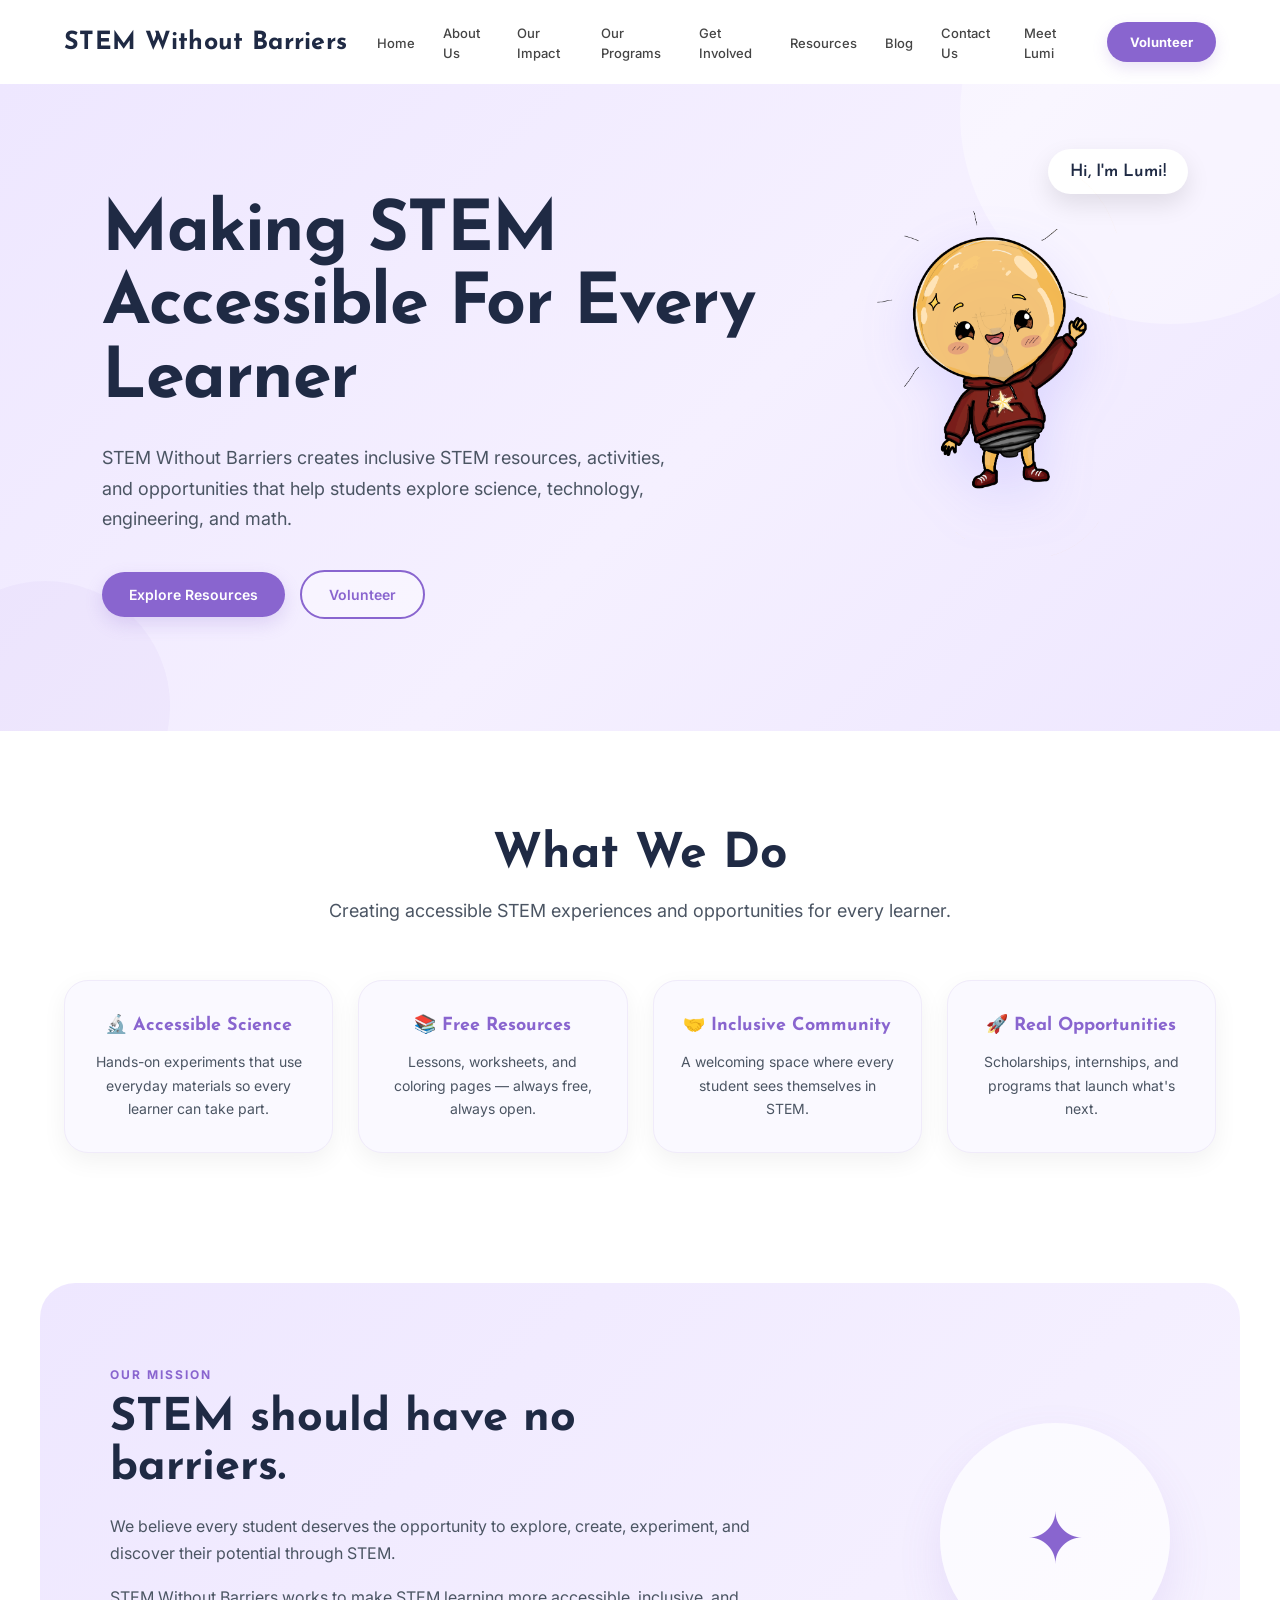
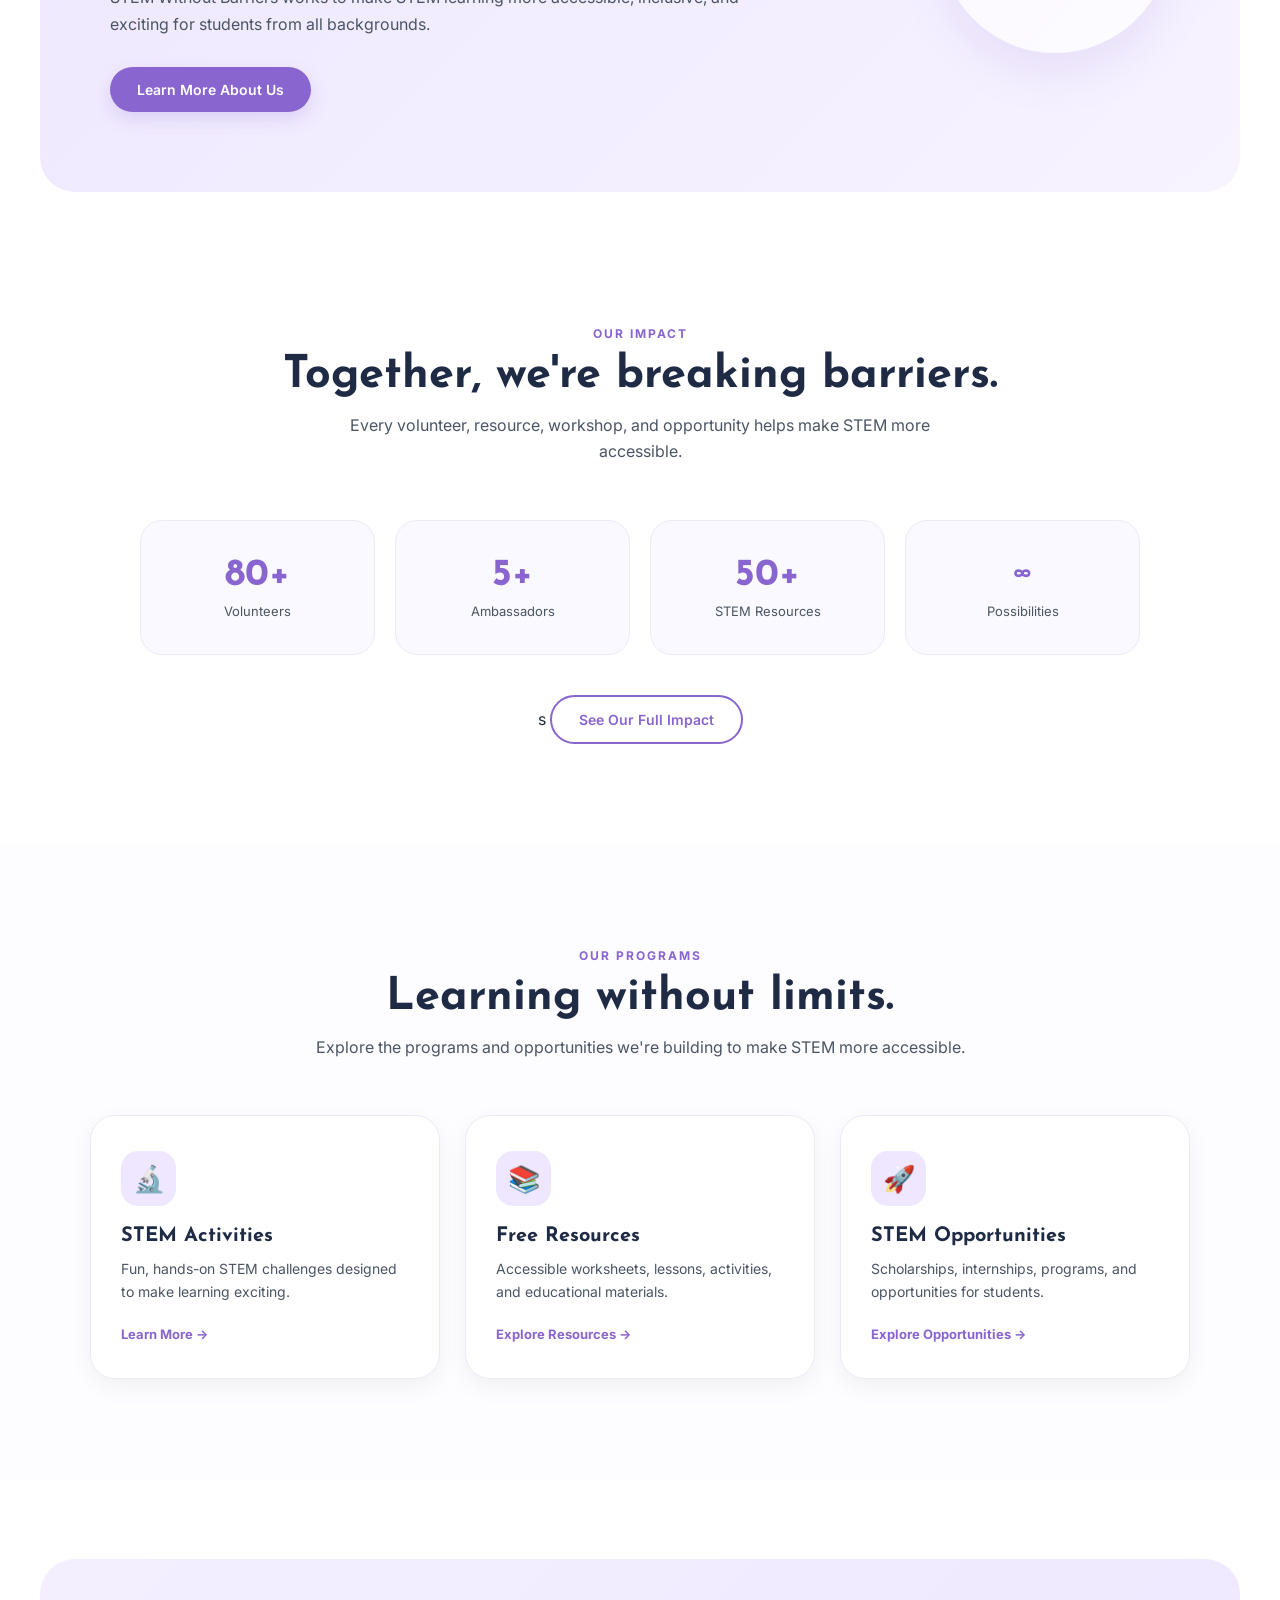
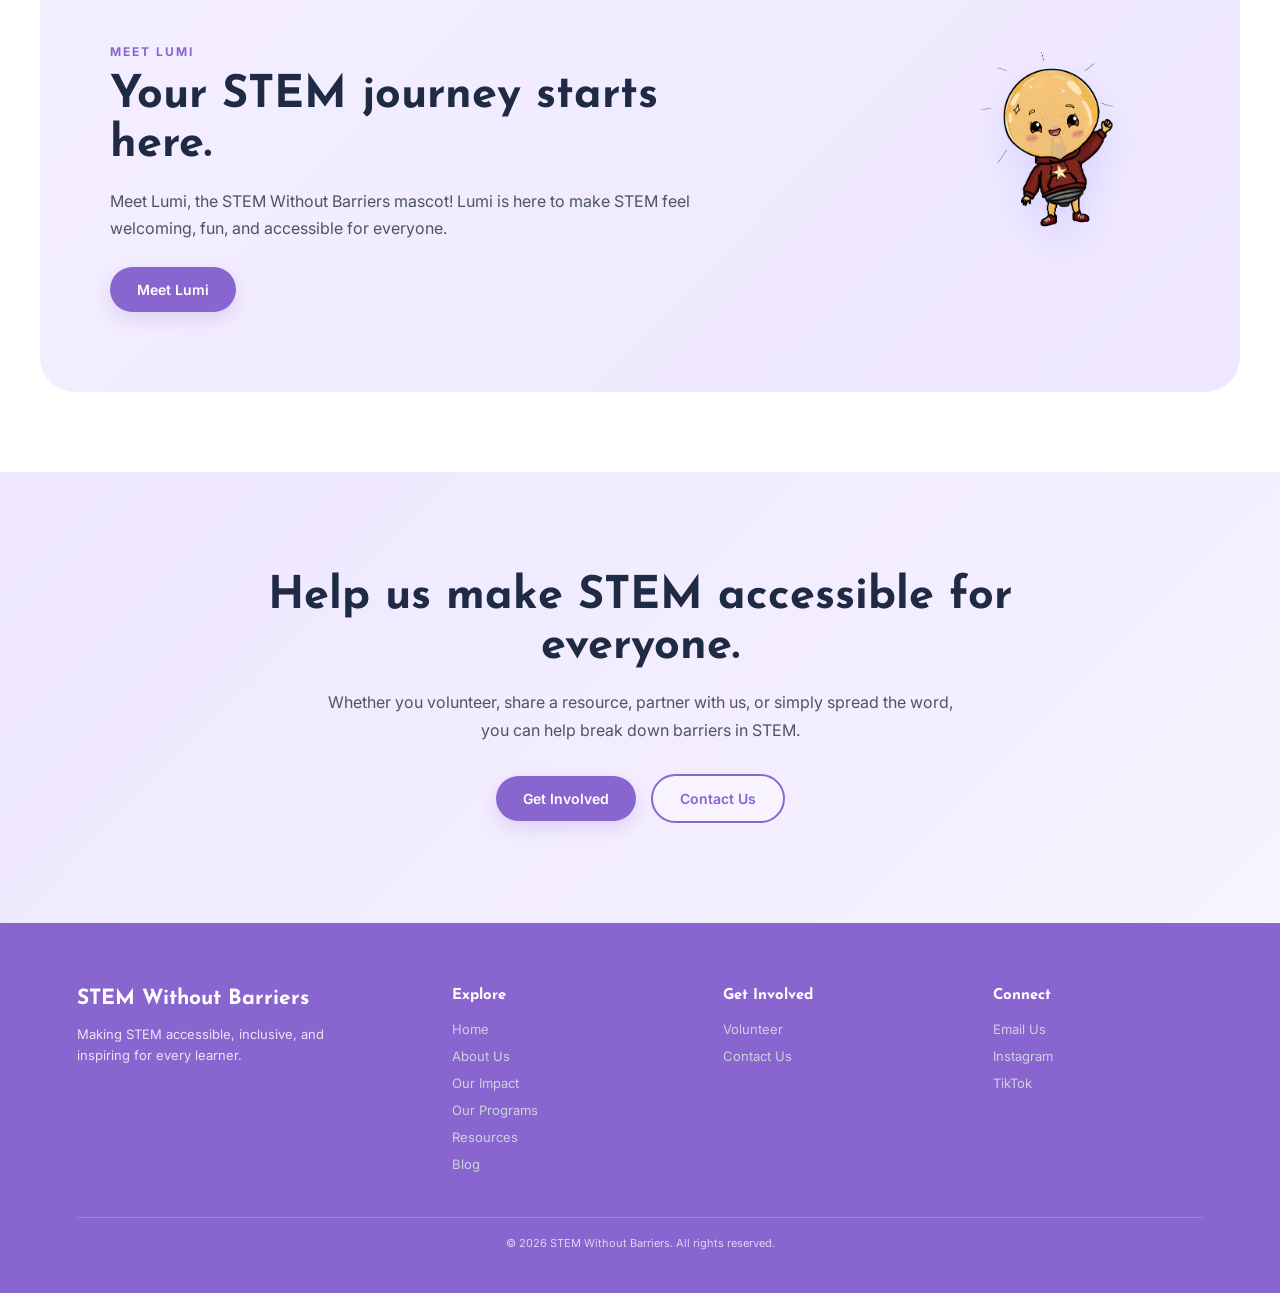
==== commit 0f08315c: "map" ====
--- a/index.html
+++ b/index.html
@@ -2,18 +2,14 @@
 <html lang="en">
 
 <head>
-    <!-- Google Analytics -->
+   <!-- Google tag (gtag.js) -->
 <script async src="https://www.googletagmanager.com/gtag/js?id=G-EX8MQ5KKEY"></script>
 <script>
-    window.dataLayer = window.dataLayer || [];
-
-    function gtag() {
-        dataLayer.push(arguments);
-    }
-
-    gtag('js', new Date());
-
-    gtag('config', 'G-EX8MQ5KKEY');
+  window.dataLayer = window.dataLayer || [];
+  function gtag(){dataLayer.push(arguments);}
+  gtag('js', new Date());
+
+  gtag('config', 'G-EX8MQ5KKEY');
 </script>
 
     <meta charset="UTF-8">
@@ -409,7 +405,7 @@
                 <div class="stat-card">
 
                     <h3>
-                        60+
+                        80+
                     </h3>
 
                     <p>
@@ -435,7 +431,7 @@
                 <div class="stat-card">
 
                     <h3>
-                        100+
+                        50+
                     </h3>
 
                     <p>
@@ -458,7 +454,7 @@
                 </div>
 
 
-            </div>
+            </div>s
 
 
             <a
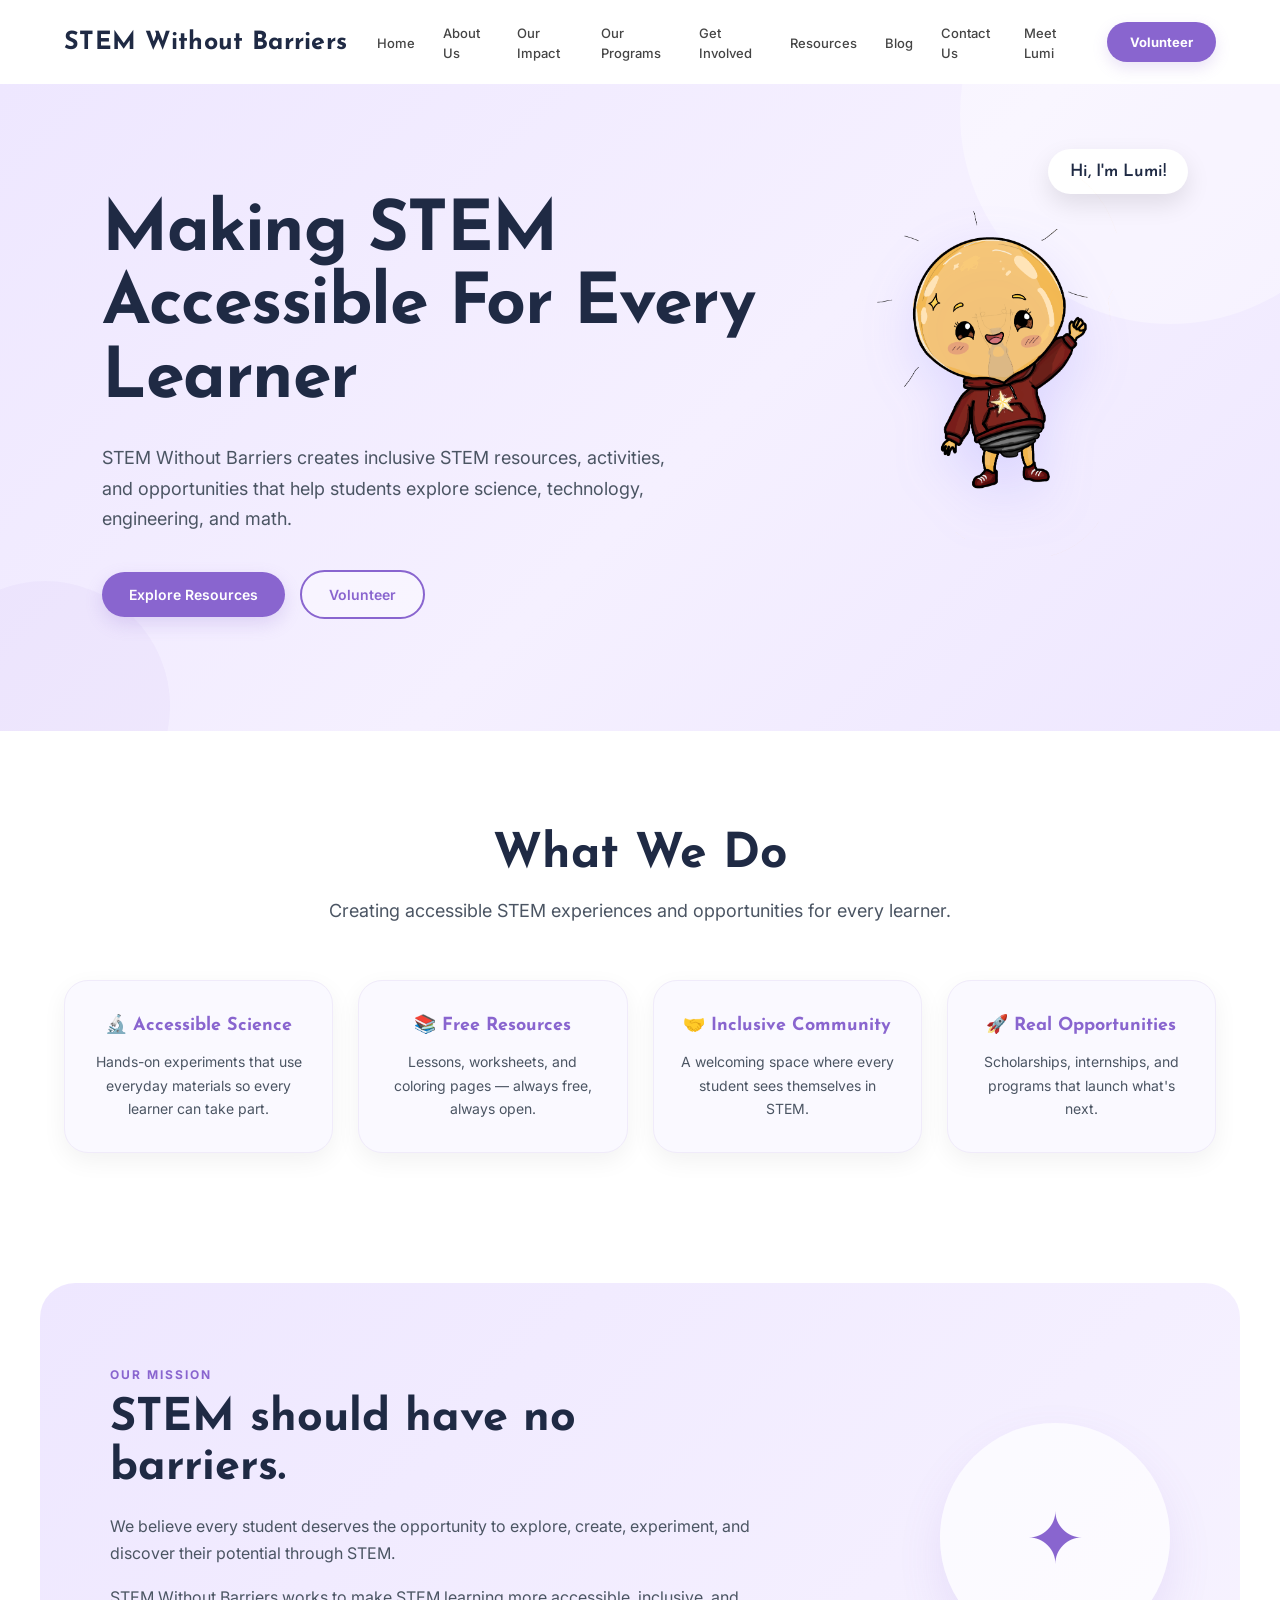
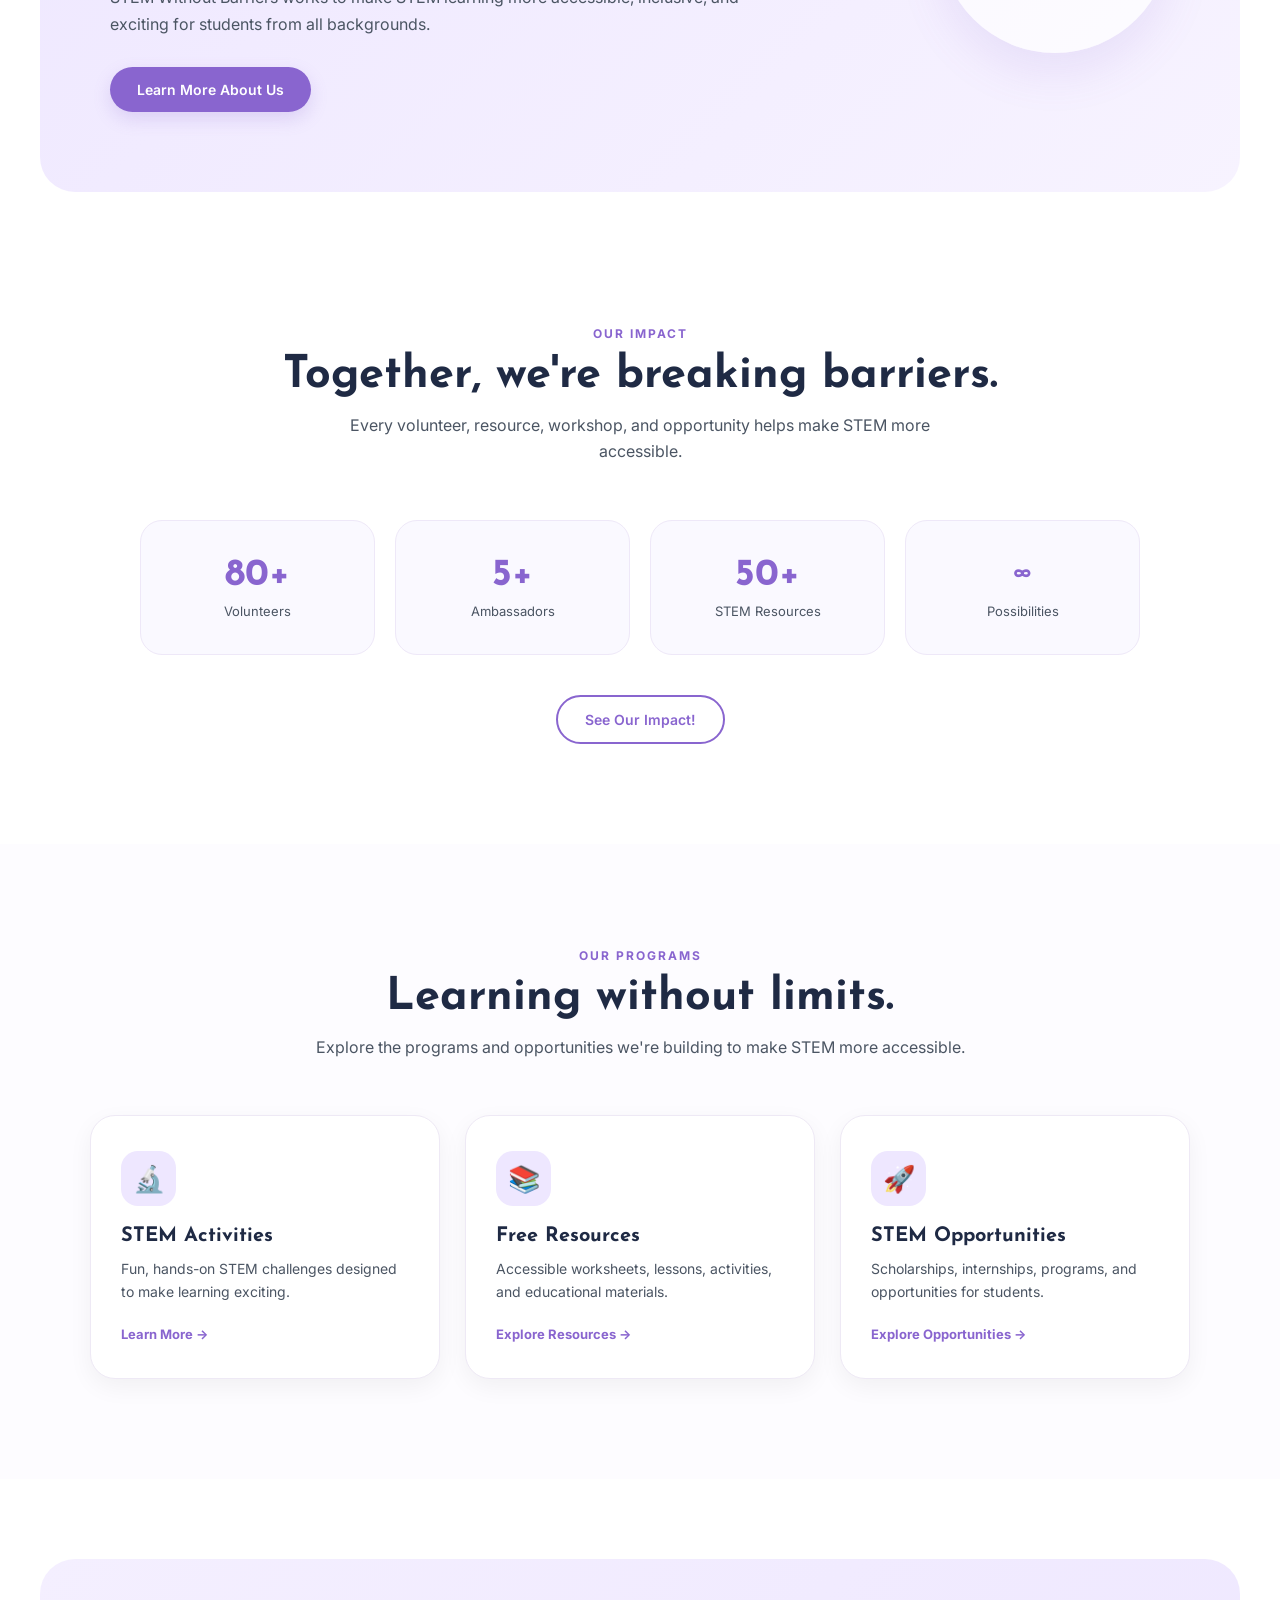
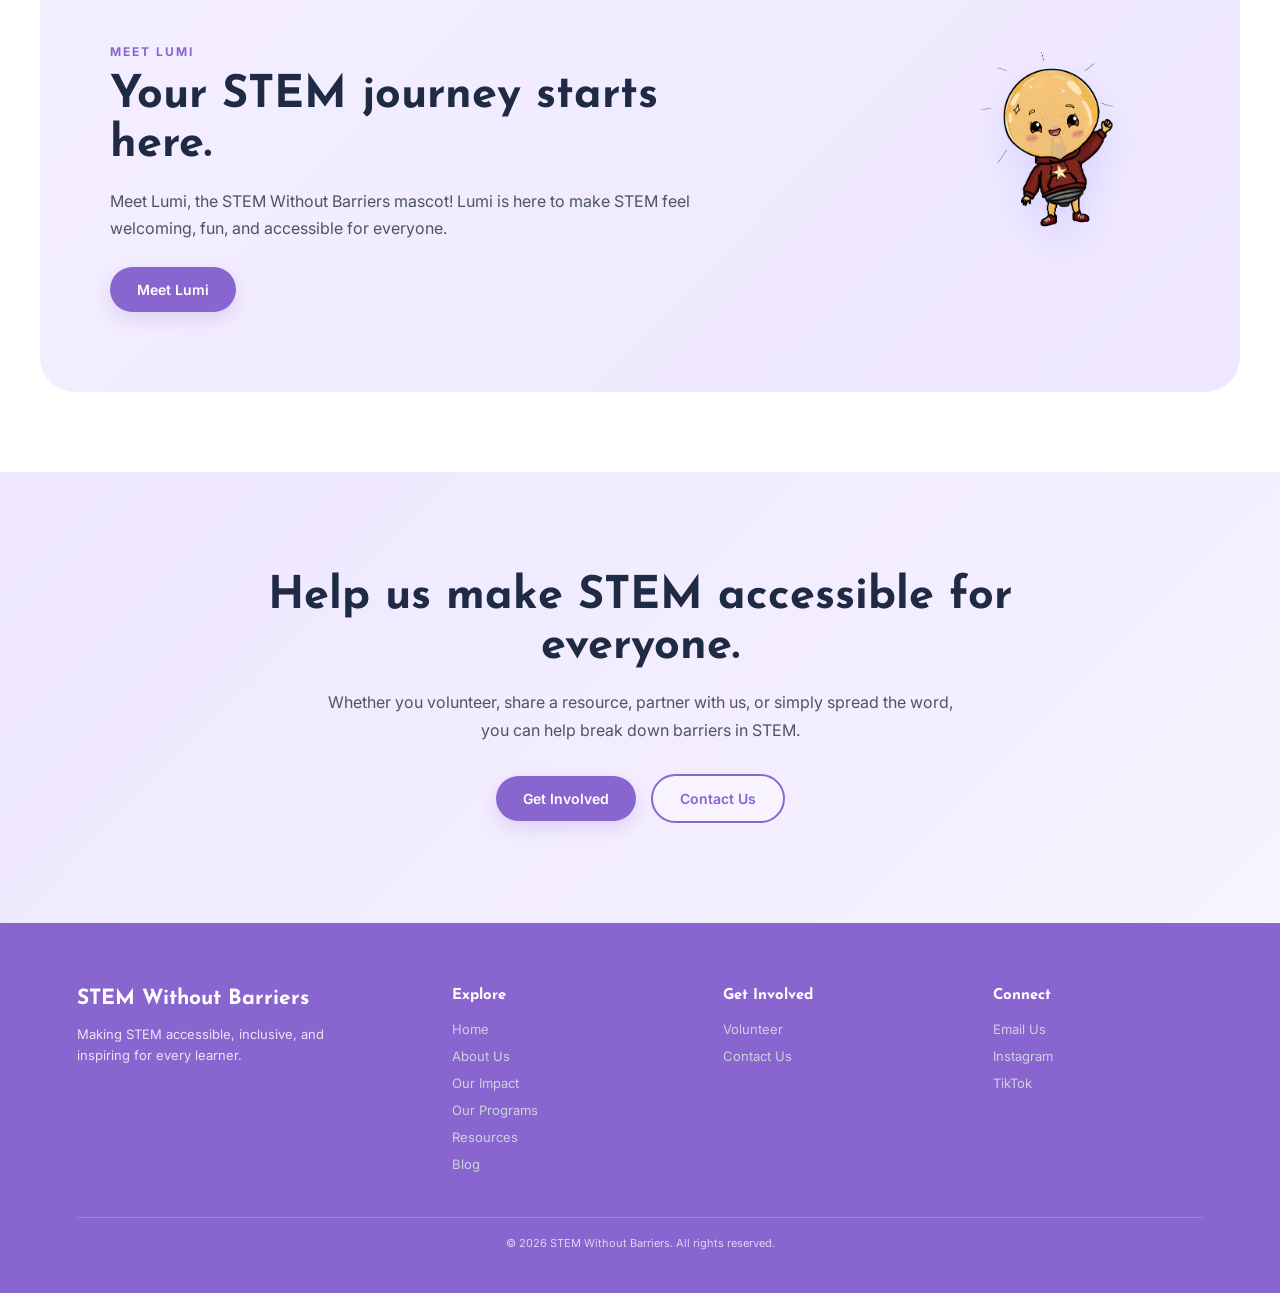
==== commit d4337e15: "update aug 20" ====
--- a/index.html
+++ b/index.html
@@ -2,6 +2,10 @@
 <html lang="en">
 
 <head>
+
+    <!-- Google Search Console verification -->
+     <meta name="google-site-verification" content="WYCyg_3UjxgB6U30Rl_B0fBOZPWjdHSFT9x_Ym6TP3k" />
+
    <!-- Google tag (gtag.js) -->
 <script async src="https://www.googletagmanager.com/gtag/js?id=G-EX8MQ5KKEY"></script>
 <script>
@@ -17,6 +21,8 @@
     <meta name="viewport" content="width=device-width, initial-scale=1.0">
 
     <title>STEM Without Barriers</title>
+    <meta name="description" content="STEM Without Barriers makes STEM education more accessible through 
+    inclusive activities, resources, opportunities, and hands-on learning for students.">
 
 
     <!-- Google Fonts -->
@@ -454,16 +460,14 @@
                 </div>
 
 
-            </div>s
+            </div>
 
 
             <a
                 href="impact.html"
                 class="secondary-btn impact-button"
-            >
-                See Our Full Impact
-            </a>
-
+
+            > See Our Impact!</a>
 
         </section>
 
